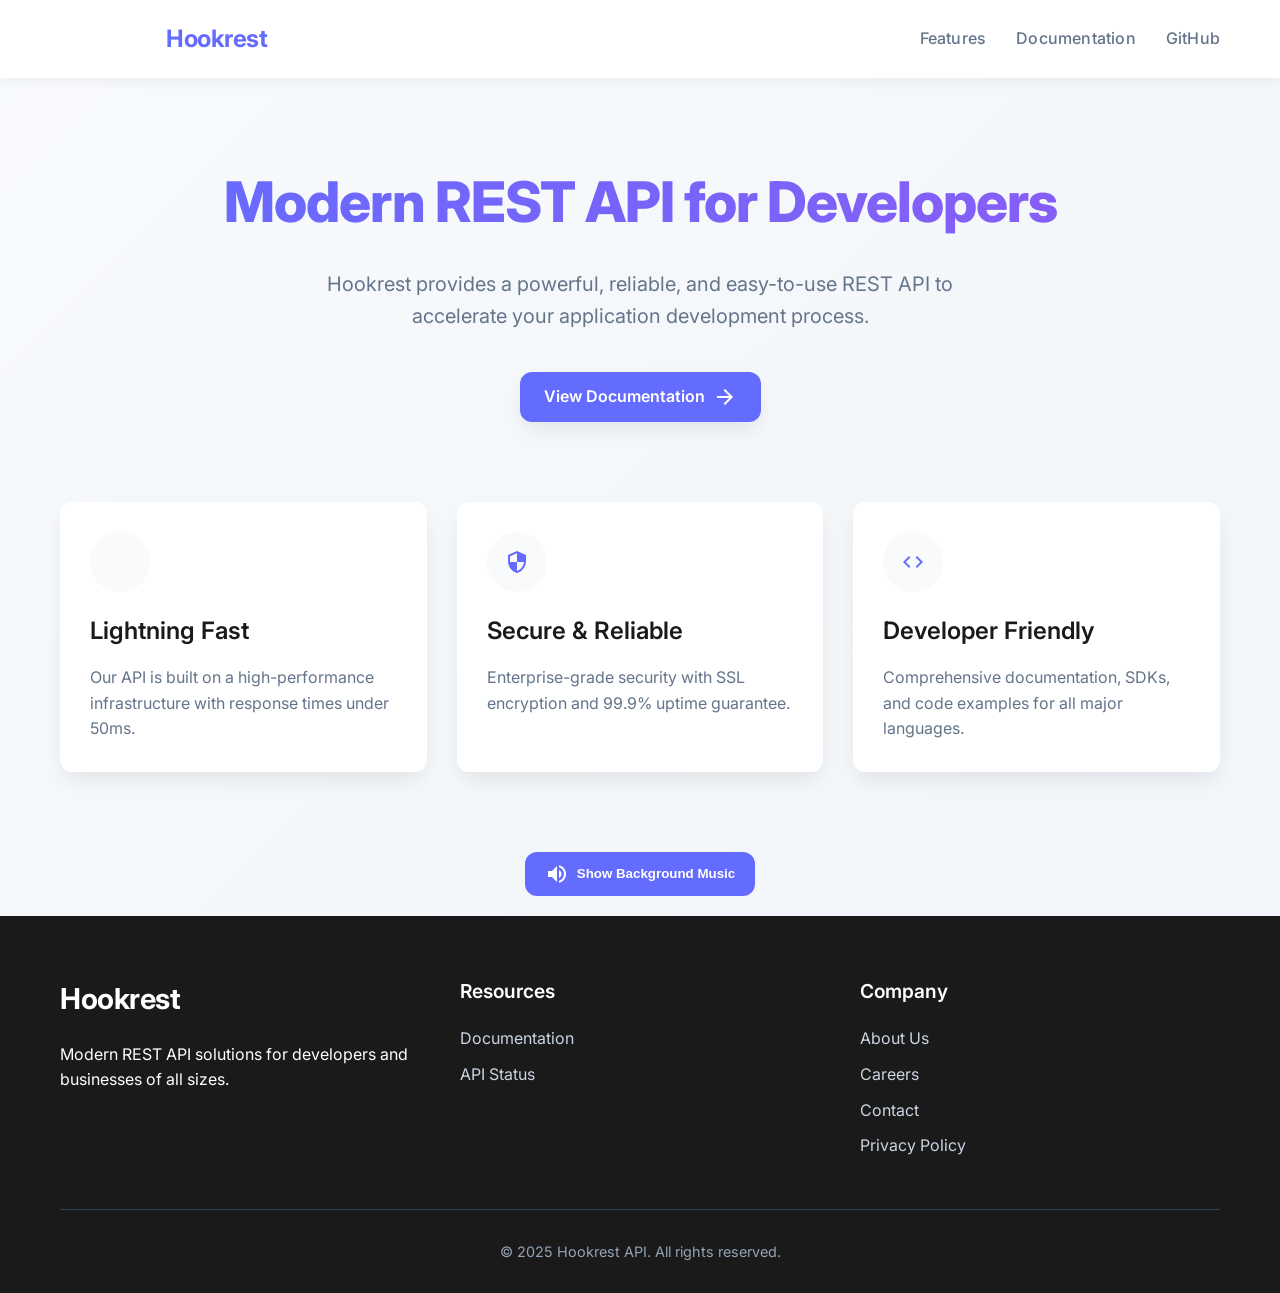
==== index.html @ 5594c19d "Update index.html" ====
<!DOCTYPE html>
<html lang="en">

<head>
  <meta charset="UTF-8">
  <meta name="viewport" content="width=device-width, initial-scale=1.0">
  <meta name="description" content="REST API praktis untuk pengembangan aplikasi dan BOT WA - Hookrest">
  <link id="api-icon" rel="icon" href="/image/icon.png" type="image/png">
  <title>Hookrest API</title>
  <!-- Font Inter dengan fallback yang lebih baik -->
  <link href="https://fonts.googleapis.com/css2?family=Inter:wght@300;400;500;600;700&display=swap" rel="stylesheet">
  <link href="https://fonts.googleapis.com/icon?family=Material+Icons" rel="stylesheet">
  <style>
    :root {
      --primary: #646cff;
      --primary-dark: #5652ff;
      --secondary: #8b5cf6;
      --dark: #1a1a1a;
      --light: #f8fafc;
      --gray: #64748b;
      --gray-light: #e2e8f0;
      --success: #10b981;
      --warning: #f59e0b;
      --danger: #ef4444;
      --radius: 12px;
      --shadow: 0 10px 25px -5px rgba(0, 0, 0, 0.1);
      --transition: all 0.3s ease;
    }

    * {
      margin: 0;
      padding: 0;
      box-sizing: border-box;
    }

    body {
      /* Menambahkan fallback font untuk optimasi */
      font-family: 'Inter', -apple-system, BlinkMacSystemFont, 'Segoe UI', Roboto, Oxygen, Ubuntu, Cantarell, 'Open Sans', 'Helvetica Neue', sans-serif;
      background: linear-gradient(135deg, #f8fafc 0%, #f1f5f9 100%);
      color: var(--dark);
      line-height: 1.6;
      min-height: 100vh;
      overflow-x: hidden;
      -webkit-font-smoothing: antialiased;
      -moz-osx-font-smoothing: grayscale;
    }

    .container {
      width: 100%;
      max-width: 1200px;
      margin: 0 auto;
      padding: 0 20px;
    }

    header {
      padding: 20px 0;
      position: sticky;
      top: 0;
      background: rgba(255, 255, 255, 0.95);
      backdrop-filter: blur(10px);
      z-index: 100;
      box-shadow: 0 4px 12px rgba(0, 0, 0, 0.05);
    }

    .nav-container {
      display: flex;
      justify-content: space-between;
      align-items: center;
    }

    .logo {
      display: flex;
      align-items: center;
      font-weight: 700;
      font-size: 1.5rem;
      color: var(--primary);
      text-decoration: none;
      letter-spacing: -0.5px;
    }

    .logo-icon {
      margin-right: 10px;
      font-size: 2rem;
    }

    .nav-links {
      display: flex;
      gap: 30px;
    }

    .nav-links a {
      color: var(--gray);
      text-decoration: none;
      font-weight: 500;
      transition: var(--transition);
      letter-spacing: 0.2px;
    }

    .nav-links a:hover {
      color: var(--primary);
    }

    .mobile-menu-btn {
      display: none;
      background: none;
      border: none;
      font-size: 1.5rem;
      cursor: pointer;
      color: var(--dark);
    }

    .hero {
      padding: 80px 0;
      text-align: center;
    }

    .hero h1 {
      font-size: 3.5rem;
      font-weight: 800;
      margin-bottom: 20px;
      background: linear-gradient(90deg, var(--primary) 0%, var(--secondary) 100%);
      -webkit-background-clip: text;
      -webkit-text-fill-color: transparent;
      background-clip: text;
      letter-spacing: -1px;
    }

    .hero p {
      font-size: 1.25rem;
      color: var(--gray);
      max-width: 700px;
      margin: 0 auto 40px;
      font-weight: 400;
    }

    .features {
      display: grid;
      grid-template-columns: repeat(auto-fit, minmax(300px, 1fr));
      gap: 30px;
      margin-bottom: 80px;
    }

    .feature-card {
      background: white;
      border-radius: var(--radius);
      padding: 30px;
      box-shadow: var(--shadow);
      transition: var(--transition);
    }

    .feature-card:hover {
      transform: translateY(-5px);
      box-shadow: 0 15px 30px -5px rgba(0, 0, 0, 0.15);
    }

    .feature-icon {
      width: 60px;
      height: 60px;
      background: var(--light);
      border-radius: 50%;
      display: flex;
      align-items: center;
      justify-content: center;
      margin-bottom: 20px;
      color: var(--primary);
      font-size: 1.5rem;
    }

    .feature-card h3 {
      font-size: 1.5rem;
      margin-bottom: 15px;
      font-weight: 600;
    }

    .feature-card p {
      color: var(--gray);
    }

    .cta {
      background: linear-gradient(135deg, var(--primary) 0%, var(--secondary) 100%);
      color: white;
      padding: 80px 0;
      text-align: center;
      border-radius: var(--radius);
      margin-bottom: 80px;
    }

    .cta h2 {
      font-size: 2.5rem;
      margin-bottom: 20px;
      font-weight: 700;
    }

    .cta p {
      max-width: 600px;
      margin: 0 auto 40px;
      font-size: 1.1rem;
      font-weight: 400;
    }

    .btn {
      display: inline-flex;
      align-items: center;
      justify-content: center;
      background: var(--primary);
      color: white;
      padding: 12px 24px;
      border-radius: var(--radius);
      text-decoration: none;
      font-weight: 600;
      transition: var(--transition);
      border: none;
      cursor: pointer;
      box-shadow: var(--shadow);
      font-size: 1rem;
    }

    .btn:hover {
      background: var(--primary-dark);
      transform: translateY(-2px);
      box-shadow: 0 12px 30px -5px rgba(100, 108, 255, 0.3);
    }

    .btn i {
      margin-left: 8px;
    }

    .btn-outline {
      background: transparent;
      border: 2px solid white;
      color: white;
    }

    .btn-outline:hover {
      background: white;
      color: var(--primary);
    }

    .api-info {
      margin-bottom: 80px;
    }

    .api-info h2 {
      text-align: center;
      font-size: 2.5rem;
      margin-bottom: 50px;
      font-weight: 700;
    }

    .endpoints {
      display: grid;
      grid-template-columns: repeat(auto-fit, minmax(300px, 1fr));
      gap: 30px;
    }

    .endpoint-card {
      background: white;
      border-radius: var(--radius);
      padding: 25px;
      box-shadow: var(--shadow);
    }

    .endpoint-method {
      display: inline-block;
      padding: 5px 12px;
      border-radius: 20px;
      font-size: 0.8rem;
      font-weight: 600;
      margin-bottom: 15px;
    }

    .method-get {
      background: #e9f5ff;
      color: #0066cc;
    }

    .method-post {
      background: #e6f7ee;
      color: #069a55;
    }

    .endpoint-url {
      font-family: 'Consolas', 'Monaco', 'Andale Mono', 'Ubuntu Mono', monospace;
      background: var(--light);
      padding: 10px;
      border-radius: 6px;
      margin-bottom: 15px;
      overflow-x: auto;
      font-size: 0.9rem;
    }

    .audio-player {
      background: white;
      border-radius: var(--radius);
      padding: 30px;
      box-shadow: var(--shadow);
      margin-bottom: 80px;
      transition: var(--transition);
      opacity: 1;
      max-height: 1000px;
      overflow: hidden;
    }

    .audio-player.hidden {
      opacity: 0;
      max-height: 0;
      padding: 0 30px;
      margin-bottom: 0;
      pointer-events: none;
    }

    .audio-toggle {
      display: flex;
      justify-content: center;
      margin-bottom: 20px;
    }

    .toggle-btn {
      background: var(--primary);
      color: white;
      border: none;
      padding: 10px 20px;
      border-radius: var(--radius);
      cursor: pointer;
      font-weight: 600;
      transition: var(--transition);
      display: flex;
      align-items: center;
      gap: 8px;
    }

    .toggle-btn:hover {
      background: var(--primary-dark);
    }

    .audio-player h2 {
      text-align: center;
      font-size: 2rem;
      margin-bottom: 30px;
      font-weight: 700;
    }

    .tracks {
      display: grid;
      grid-template-columns: repeat(auto-fit, minmax(250px, 1fr));
      gap: 20px;
    }

    .track {
      background: var(--light);
      border-radius: var(--radius);
      padding: 20px;
      text-align: center;
      transition: var(--transition);
    }

    .track:hover {
      background: #f1f5f9;
    }

    .track h3 {
      margin-bottom: 15px;
      font-weight: 600;
    }

    audio {
      width: 100%;
      margin-top: 15px;
      border-radius: 30px;
    }

    /* Custom audio player styling */
    audio::-webkit-media-controls-panel {
      background-color: #f8fafc;
      border-radius: 30px;
    }
    
    footer {
      background: var(--dark);
      color: white;
      padding: 60px 0 30px;
    }

    .footer-content {
      display: grid;
      grid-template-columns: repeat(auto-fit, minmax(250px, 1fr));
      gap: 40px;
      margin-bottom: 40px;
    }

    .footer-logo {
      font-size: 1.8rem;
      font-weight: 700;
      margin-bottom: 20px;
      display: block;
      letter-spacing: -0.5px;
    }

    .footer-links h4 {
      margin-bottom: 20px;
      font-size: 1.2rem;
      font-weight: 600;
    }

    .footer-links ul {
      list-style: none;
    }

    .footer-links li {
      margin-bottom: 10px;
    }

    .footer-links a {
      color: #cbd5e1;
      text-decoration: none;
      transition: var(--transition);
      font-weight: 400;
    }

    .footer-links a:hover {
      color: white;
    }

    .copyright {
      text-align: center;
      padding-top: 30px;
      border-top: 1px solid #334155;
      color: #94a3b8;
      font-size: 0.9rem;
    }

    @media (max-width: 768px) {
      .nav-links {
        display: none;
        position: absolute;
        top: 80px;
        left: 0;
        right: 0;
        background: white;
        flex-direction: column;
        padding: 20px;
        box-shadow: 0 10px 15px -3px rgba(0, 0, 0, 0.1);
      }
      
      .nav-links.active {
        display: flex;
      }
      
      .mobile-menu-btn {
        display: block;
      }
      
      .hero h1 {
        font-size: 2.5rem;
      }
      
      .hero p {
        font-size: 1.1rem;
      }
      
      .audio-player {
        padding: 20px;
      }
      
      .toggle-btn {
        padding: 8px 16px;
        font-size: 0.9rem;
      }
    }
  </style>
</head>

<body>
  <header>
    <div class="container nav-container">
      <a href="#" class="logo">
        <i class="material-icons logo-icon">api</i>
        Hookrest
      </a>
      <nav class="nav-links">
        <a href="#features">Features</a>
        <a href="/docs">Documentation</a>
        <a href="https://github.com/Wirdan1">GitHub</a>
      </nav>
      <button class="mobile-menu-btn">
        <i class="material-icons">menu</i>
      </button>
    </div>
  </header>

  <main class="container">
    <section class="hero">
      <h1>Modern REST API for Developers</h1>
      <p>Hookrest provides a powerful, reliable, and easy-to-use REST API to accelerate your application development process.</p>
      <a href="/docs" class="btn">
        View Documentation <i class="material-icons">arrow_forward</i>
      </a>
    </section>

    <section class="features" id="features">
      <div class="feature-card">
        <div class="feature-icon">
          <i class="material-icons">bolt</i>
        </div>
        <h3>Lightning Fast</h3>
        <p>Our API is built on a high-performance infrastructure with response times under 50ms.</p>
      </div>
      <div class="feature-card">
        <div class="feature-icon">
          <i class="material-icons">security</i>
        </div>
        <h3>Secure & Reliable</h3>
        <p>Enterprise-grade security with SSL encryption and 99.9% uptime guarantee.</p>
      </div>
      <div class="feature-card">
        <div class="feature-icon">
          <i class="material-icons">code</i>
        </div>
        <h3>Developer Friendly</h3>
        <p>Comprehensive documentation, SDKs, and code examples for all major languages.</p>
      </div>
    </section>

    <div class="audio-toggle">
      <button id="toggleAudio" class="toggle-btn">
        <i class="material-icons">volume_up</i>
        <span>Show Background Music</span>
      </button>
    </div>

    <section class="audio-player hidden" id="audioPlayer">
      <h2>Background Music</h2>
      <div class="tracks">
        <div class="track">
          <h3>Love nwantiti</h3>
          <audio controls>
            <source src="https://qu.ax/MMtYy.mp3" type="audio/mpeg">
            Your browser does not support the audio element.
          </audio>
        </div>
        <div class="track">
          <h3>Blue</h3>
          <audio controls>
            <source src="https://qu.ax/dhHBV.mp3" type="audio/mpeg">
            Your browser does not support the audio element.
          </audio>
        </div>
        <div class="track">
          <h3>Bonus</h3>
          <audio controls>
            <source src="https://qu.ax/BTStv.mp3" type="audio/mpeg">
            Your browser does not support the audio element.
          </audio>
        </div>
      </div>
    </section>
  </main>

  <footer>
    <div class="container">
      <div class="footer-content">
        <div>
          <span class="footer-logo">Hookrest</span>
          <p>Modern REST API solutions for developers and businesses of all sizes.</p>
        </div>
        <div class="footer-links">
          <h4>Resources</h4>
          <ul>
            <li><a href="/docs">Documentation</a></li>
            <li><a href="/status">API Status</a></li>
          </ul>
        </div>
        <div class="footer-links">
          <h4>Company</h4>
          <ul>
            <li><a href="/about">About Us</a></li>
            <li><a href="/careers">Careers</a></li>
            <li><a href="/contact">Contact</a></li>
            <li><a href="/privacy">Privacy Policy</a></li>
          </ul>
        </div>
      </div>
      <div class="copyright">
        <p>&copy; 2025 Hookrest API. All rights reserved.</p>
      </div>
    </div>
  </footer>

  <script>
    // Mobile menu toggle
    const menuBtn = document.querySelector('.mobile-menu-btn');
    const navLinks = document.querySelector('.nav-links');
    
    menuBtn.addEventListener('click', () => {
      navLinks.classList.toggle('active');
    });
    
    // Close menu when clicking outside
    document.addEventListener('click', (e) => {
      if (!e.target.closest('.nav-container')) {
        navLinks.classList.remove('active');
      }
    });
    
    // Smooth scrolling for anchor links
    document.querySelectorAll('a[href^="#"]').forEach(anchor => {
      anchor.addEventListener('click', function(e) {
        e.preventDefault();
        
        const targetId = this.getAttribute('href');
        if (targetId === '#') return;
        
        const targetElement = document.querySelector(targetId);
        if (targetElement) {
          window.scrollTo({
            top: targetElement.offsetTop - 80,
            behavior: 'smooth'
          });
          
          // Close mobile menu if open
          navLinks.classList.remove('active');
        }
      });
    });

    // Audio player toggle
    const toggleBtn = document.getElementById('toggleAudio');
    const audioPlayer = document.getElementById('audioPlayer');
    
    toggleBtn.addEventListener('click', () => {
      audioPlayer.classList.toggle('hidden');
      
      if (audioPlayer.classList.contains('hidden')) {
        toggleBtn.innerHTML = '<i class="material-icons">volume_up</i><span>Show Background Music</span>';
      } else {
        toggleBtn.innerHTML = '<i class="material-icons">volume_off</i><span>Hide Background Music</span>';
      }
    });
  </script>
</body>

</html>
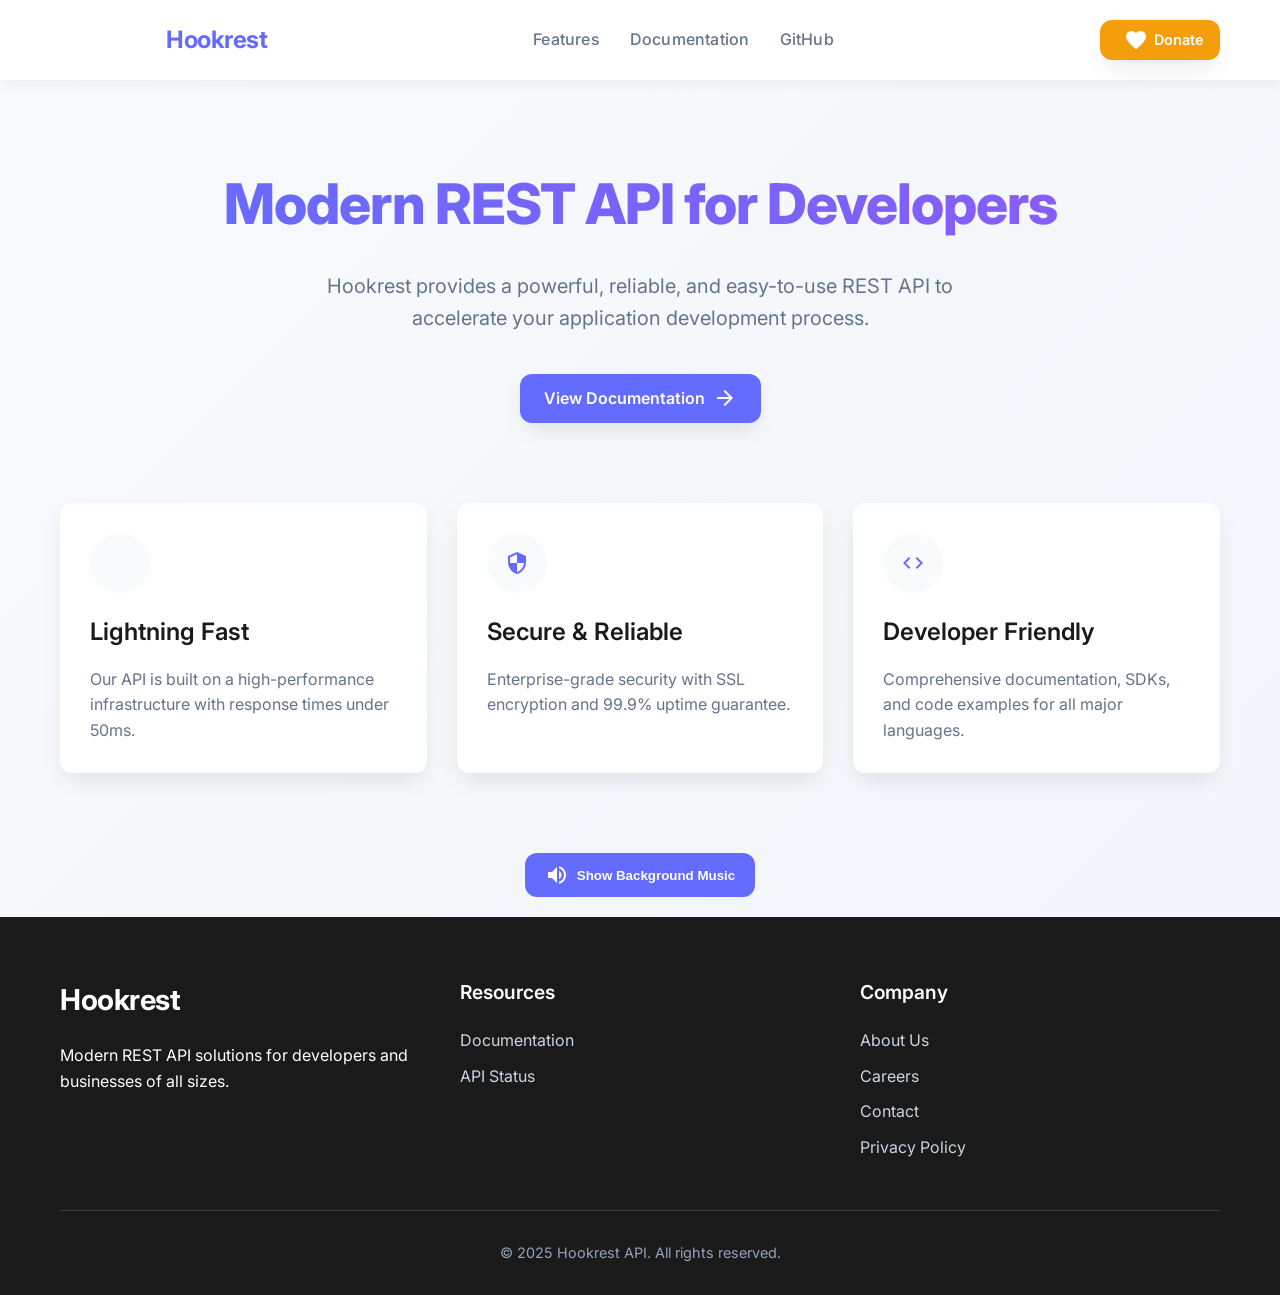
==== commit 56833ca2: "Update index.html" ====
--- a/index.html
+++ b/index.html
@@ -5,11 +5,11 @@
   <meta charset="UTF-8">
   <meta name="viewport" content="width=device-width, initial-scale=1.0">
   <meta name="description" content="REST API praktis untuk pengembangan aplikasi dan BOT WA - Hookrest">
-  <link id="api-icon" rel="icon" href="/image/icon.png" type="image/png">
+  <link rel="icon" href="data:image/svg+xml,%3Csvg xmlns='http://www.w3.org/2000/svg' viewBox='0 0 24 24'%3E%3Cpath fill='%23646cff' d='M12 2C6.48 2 2 6.48 2 12s4.48 10 10 10 10-4.48 10-10S17.52 2 12 2zm-1 15l-5-5 1.41-1.41L10 14.17l7.59-7.59L19 8l-8 8z'/%3E%3C/svg%3E" type="image/svg+xml">
   <title>Hookrest API</title>
   <!-- Font Inter dengan fallback yang lebih baik -->
   <link href="https://fonts.googleapis.com/css2?family=Inter:wght@300;400;500;600;700&display=swap" rel="stylesheet">
-  <link href="https://fonts.googleapis.com/icon?family=Material+Icons" rel="stylesheet">
+  <link href=" https://fonts.googleapis.com/icon?family=Material+Icons" rel="stylesheet">
   <style>
     :root {
       --primary: #646cff;
@@ -236,6 +236,27 @@
       color: var(--primary);
     }
 
+    /* Gaya untuk tombol donasi */
+    .btn-donate {
+      background: var(--warning); /* Warna kuning untuk menarik perhatian */
+      color: white;
+      padding: 8px 16px;
+      font-size: 0.9rem;
+      display: flex;
+      align-items: center;
+      gap: 6px;
+    }
+
+    .btn-donate:hover {
+      background: #d97706; /* Warna kuning yang lebih gelap saat hover */
+      transform: translateY(-2px);
+      box-shadow: 0 12px 30px -5px rgba(245, 158, 11, 0.3);
+    }
+
+    .mobile-donate {
+      display: none;
+    }
+
     .api-info {
       margin-bottom: 80px;
     }
@@ -429,6 +450,51 @@
       font-size: 0.9rem;
     }
 
+    /* Cursor Follower Styles */
+    .cursor-follower {
+      position: fixed;
+      width: 20px;
+      height: 20px;
+      border-radius: 50%;
+      background: rgba(100, 108, 255, 0.4);
+      pointer-events: none;
+      z-index: 9999;
+      transform: translate(-50%, -50%);
+      transition: width 0.2s, height 0.2s, background 0.2s, opacity 0.5s;
+      mix-blend-mode: screen;
+      display: none;
+      backdrop-filter: blur(2px);
+      border: 1px solid rgba(100, 108, 255, 0.6);
+      box-shadow: 0 0 10px rgba(100, 108, 255, 0.3);
+      opacity: 0;
+    }
+
+    .cursor-follower.active {
+      display: block;
+      opacity: 1;
+    }
+
+    .cursor-follower.dragging {
+      width: 25px;
+      height: 25px;
+      background: rgba(139, 92, 246, 0.5);
+      transform: translate(-50%, -50%) scale(1.1);
+      box-shadow: 0 0 15px rgba(139, 92, 246, 0.4);
+    }
+
+    /* Particle Styles */
+    .particle {
+      position: fixed;
+      pointer-events: none;
+      z-index: 9998;
+      border-radius: 50%;
+      background: radial-gradient(circle, var(--primary) 0%, transparent 70%);
+      opacity: 0.8;
+      transform: translate(-50%, -50%);
+      mix-blend-mode: screen;
+    }
+
+    /* Tambahkan gaya untuk mode mobile/touch */
     @media (max-width: 768px) {
       .nav-links {
         display: none;
@@ -466,11 +532,35 @@
         padding: 8px 16px;
         font-size: 0.9rem;
       }
+      
+      .cursor-follower {
+        width: 15px;
+        height: 15px;
+      }
+      
+      .cursor-follower.dragging {
+        width: 20px;
+        height: 20px;
+      }
+
+      .btn-donate {
+        display: none; /* Sembunyikan tombol donasi di header pada mode mobile */
+      }
+
+      .mobile-donate {
+        display: flex;
+        margin-top: 10px;
+        width: 100%;
+        justify-content: center;
+      }
     }
   </style>
 </head>
 
 <body>
+  <div class="cursor-follower"></div>
+  <div id="particles-container"></div>
+  
   <header>
     <div class="container nav-container">
       <a href="#" class="logo">
@@ -481,7 +571,15 @@
         <a href="#features">Features</a>
         <a href="/docs">Documentation</a>
         <a href="https://github.com/Wirdan1">GitHub</a>
+        <a href="https://saweria.co/hookrest" class="btn btn-donate mobile-donate" target="_blank" rel="noopener noreferrer">
+          <i class="material-icons">favorite</i>
+          Donate
+        </a>
       </nav>
+      <a href="YOUR_SAWERIA_LINK_HERE" class="btn btn-donate" target="_blank" rel="noopener noreferrer">
+        <i class="material-icons">favorite</i>
+        Donate
+      </a>
       <button class="mobile-menu-btn">
         <i class="material-icons">menu</i>
       </button>
@@ -567,7 +665,7 @@
           <h4>Resources</h4>
           <ul>
             <li><a href="/docs">Documentation</a></li>
-            <li><a href="/status">API Status</a></li>
+            <li><a href="/user/totalfitur?apikey=hookrest">API Status</a></li>
           </ul>
         </div>
         <div class="footer-links">
@@ -636,6 +734,204 @@
         toggleBtn.innerHTML = '<i class="material-icons">volume_off</i><span>Hide Background Music</span>';
       }
     });
+    
+    // Cursor Follower with Particles and Smooth Movement
+    const cursorFollower = document.querySelector('.cursor-follower');
+    const particlesContainer = document.getElementById('particles-container');
+    let isDragging = false;
+    let currentX = 0;
+    let currentY = 0;
+    let targetX = 0;
+    let targetY = 0;
+    let isCursorActive = false;
+    let inactiveTimer = null;
+    const particles = [];
+    const maxParticles = 50;
+    
+    // Easing function for smooth movement
+    function easeOutExpo(x) {
+      return x === 1 ? 1 : 1 - Math.pow(2, -10 * x);
+    }
+    
+    // Mouse movement with smooth following
+    document.addEventListener('mousemove', (e) => {
+      targetX = e.clientX;
+      targetY = e.clientY;
+      
+      activateCursor();
+      
+      // Create particle when dragging
+      if (isDragging) {
+        createParticle(e.clientX, e.clientY);
+      }
+    });
+    
+    // Mouse down (start dragging)
+    document.addEventListener('mousedown', (e) => {
+      isDragging = true;
+      cursorFollower.classList.add('dragging');
+      activateCursor();
+    });
+    
+    // Mouse up (stop dragging)
+    document.addEventListener('mouseup', (e) => {
+      isDragging = false;
+      cursorFollower.classList.remove('dragging');
+      resetInactiveTimer();
+    });
+    
+    // Touch events for mobile
+    document.addEventListener('touchstart', (e) => {
+      if (e.touches.length > 0) {
+        const touch = e.touches[0];
+        targetX = touch.clientX;
+        targetY = touch.clientY;
+        isDragging = true;
+        cursorFollower.classList.add('dragging');
+        activateCursor();
+        
+        // Create particle on touch
+        createParticle(touch.clientX, touch.clientY);
+      }
+    });
+    
+    document.addEventListener('touchmove', (e) => {
+      if (e.touches.length > 0 && isDragging) {
+        const touch = e.touches[0];
+        targetX = touch.clientX;
+        targetY = touch.clientY;
+        
+        // Create particle while dragging
+        createParticle(touch.clientX, touch.clientY);
+      }
+    });
+    
+    document.addEventListener('touchend', (e) => {
+      isDragging = false;
+      cursorFollower.classList.remove('dragging');
+      resetInactiveTimer();
+    });
+    
+    // Show cursor follower on first interaction
+    function activateCursor() {
+      if (!isCursorActive) {
+        cursorFollower.classList.add('active');
+        isCursorActive = true;
+      }
+      
+      // Reset the timer for hiding cursor
+      resetInactiveTimer();
+    }
+    
+    function resetInactiveTimer() {
+      if (inactiveTimer) {
+        clearTimeout(inactiveTimer);
+      }
+      
+      inactiveTimer = setTimeout(() => {
+        cursorFollower.classList.remove('active');
+        isCursorActive = false;
+      }, 2000); // Hide after 2 seconds of inactivity
+    }
+    
+    // Create particle effect
+    function createParticle(x, y) {
+      // Limit the number of particles for performance
+      if (particles.length > maxParticles) {
+        const oldParticle = particles.shift();
+        if (oldParticle && oldParticle.parentNode) {
+          oldParticle.parentNode.removeChild(oldParticle);
+        }
+      }
+      
+      const particle = document.createElement('div');
+      particle.className = 'particle';
+      
+      // Random size between 3px and 8px
+      const size = Math.random() * 5 + 3;
+      particle.style.width = `${size}px`;
+      particle.style.height = `${size}px`;
+      
+      // Position
+      particle.style.left = `${x}px`;
+      particle.style.top = `${y}px`;
+      
+      // Random color (variations of primary and secondary)
+      const hue = Math.random() * 60 + 240; // Blue to purple range
+      particle.style.background = `radial-gradient(circle, hsla(${hue}, 80%, 60%, 0.8) 0%, transparent 70%)`;
+      
+      // Add to DOM
+      particlesContainer.appendChild(particle);
+      particles.push(particle);
+      
+      // Animation
+      const duration = Math.random() * 1000 + 500; // 0.5s to 1.5s
+      const angle = Math.random() * Math.PI * 2;
+      const distance = Math.random() * 50 + 20;
+      const xDest = x + Math.cos(angle) * distance;
+      const yDest = y + Math.sin(angle) * distance;
+      
+      // Animate the particle
+      let startTime = null;
+      function animateParticle(timestamp) {
+        if (!startTime) startTime = timestamp;
+        const progress = (timestamp - startTime) / duration;
+        
+        if (progress < 1) {
+          particle.style.left = `${x + (xDest - x) * progress}px`;
+          particle.style.top = `${y + (yDest - y) * progress}px`;
+          particle.style.opacity = 1 - progress;
+          particle.style.transform = `translate(-50%, -50%) scale(${1 + progress})`;
+          
+          requestAnimationFrame(animateParticle);
+        } else {
+          // Remove particle when animation completes
+          if (particle.parentNode) {
+            particle.parentNode.removeChild(particle);
+          }
+          const index = particles.indexOf(particle);
+          if (index > -1) {
+            particles.splice(index, 1);
+          }
+        }
+      }
+      
+      requestAnimationFrame(animateParticle);
+    }
+    
+    // Smooth animation loop for cursor
+    function smoothCursorAnimation() {
+      // Calculate distance to target
+      const dx = targetX - currentX;
+      const dy = targetY - currentY;
+      const distance = Math.sqrt(dx * dx + dy * dy);
+      
+      // If we're close enough, snap to target
+      if (distance < 0.5) {
+        currentX = targetX;
+        currentY = targetY;
+      } else {
+        // Use easing for smooth movement
+        // Higher speed when dragging, slower when just moving
+        const baseSpeed = isDragging ? 0.25 : 0.15;
+        const speed = Math.min(baseSpeed + distance * 0.001, 0.5);
+        currentX += dx * speed;
+        currentY += dy * speed;
+      }
+      
+      // Update cursor position
+      cursorFollower.style.transform = `translate(-50%, -50%) translate(${currentX}px, ${currentY}px)`;
+      
+      // Continue animation
+      requestAnimationFrame(smoothCursorAnimation);
+    }
+    
+    // Start the smooth animation loop
+    requestAnimationFrame(smoothCursorAnimation);
+    
+    // Initialize event listeners for cursor activation
+    document.addEventListener('mousemove', activateCursor, { once: true });
+    document.addEventListener('touchstart', activateCursor, { once: true });
   </script>
 </body>
 
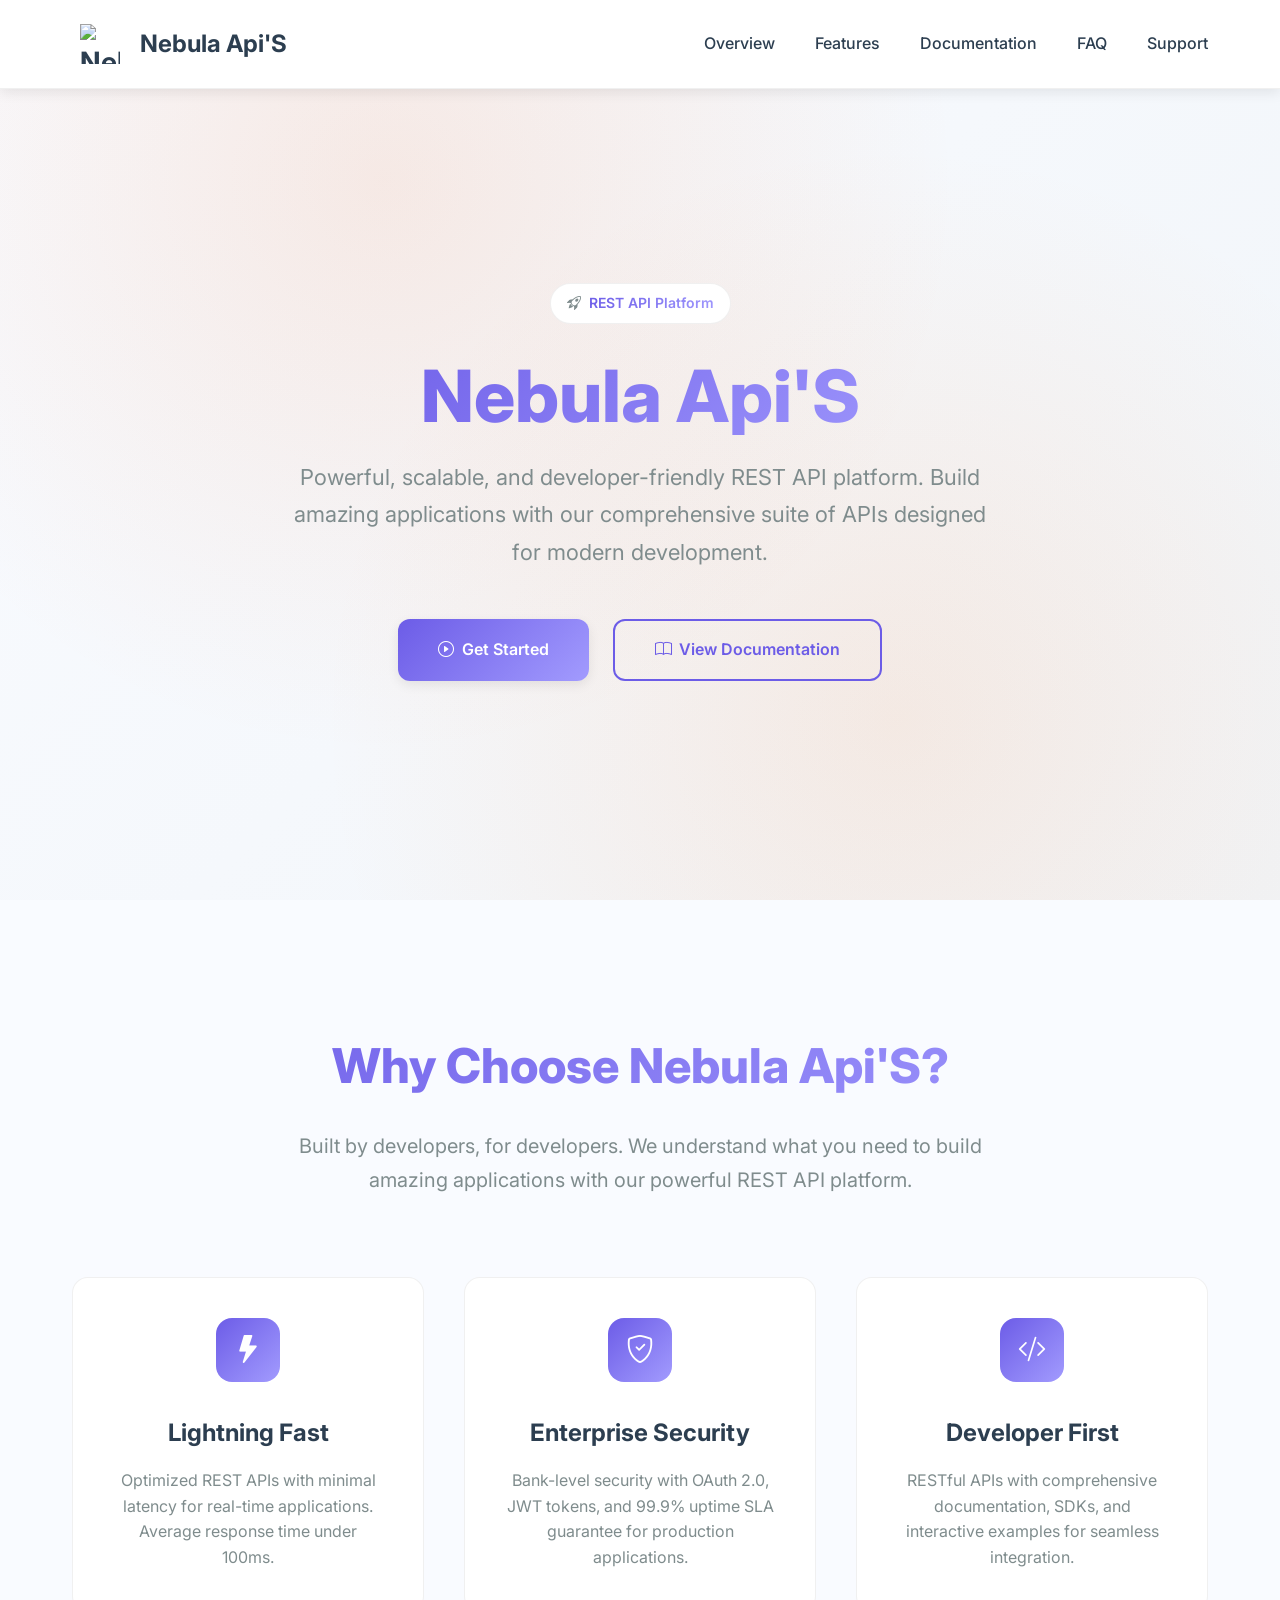
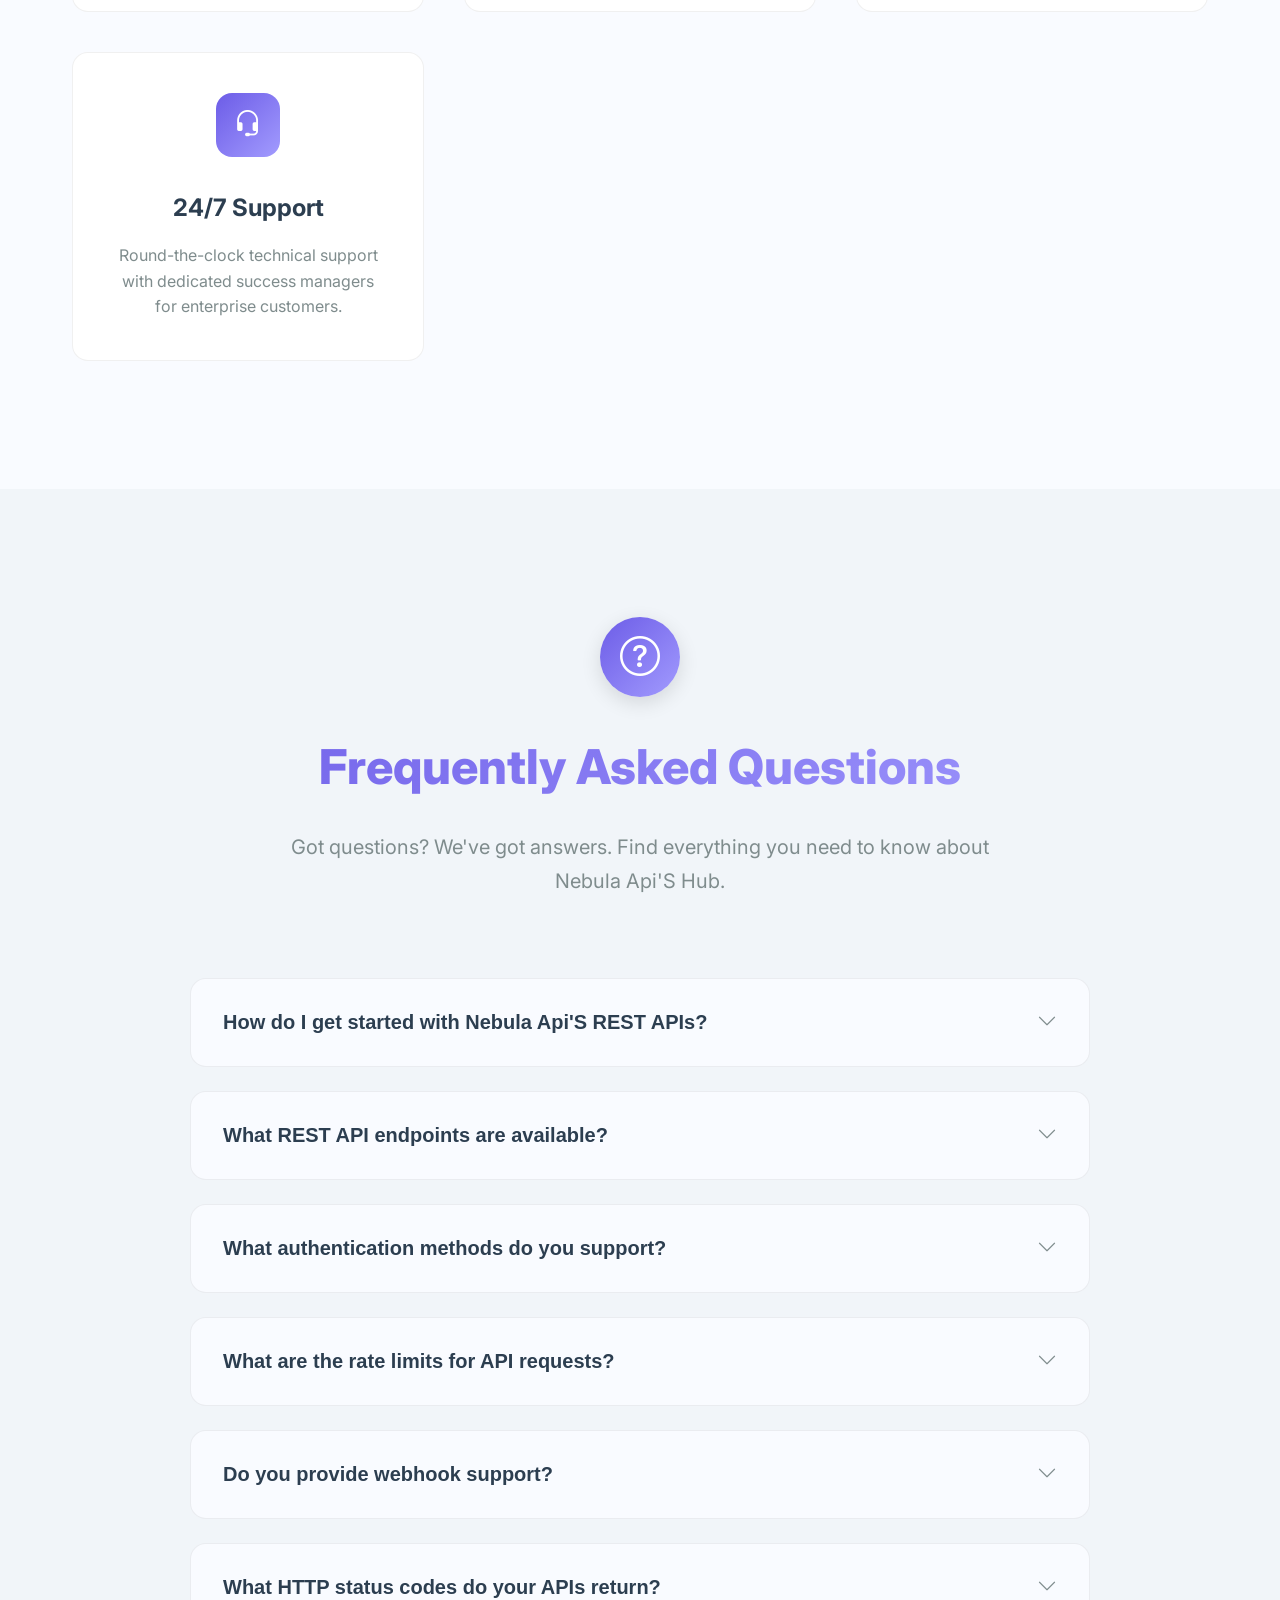
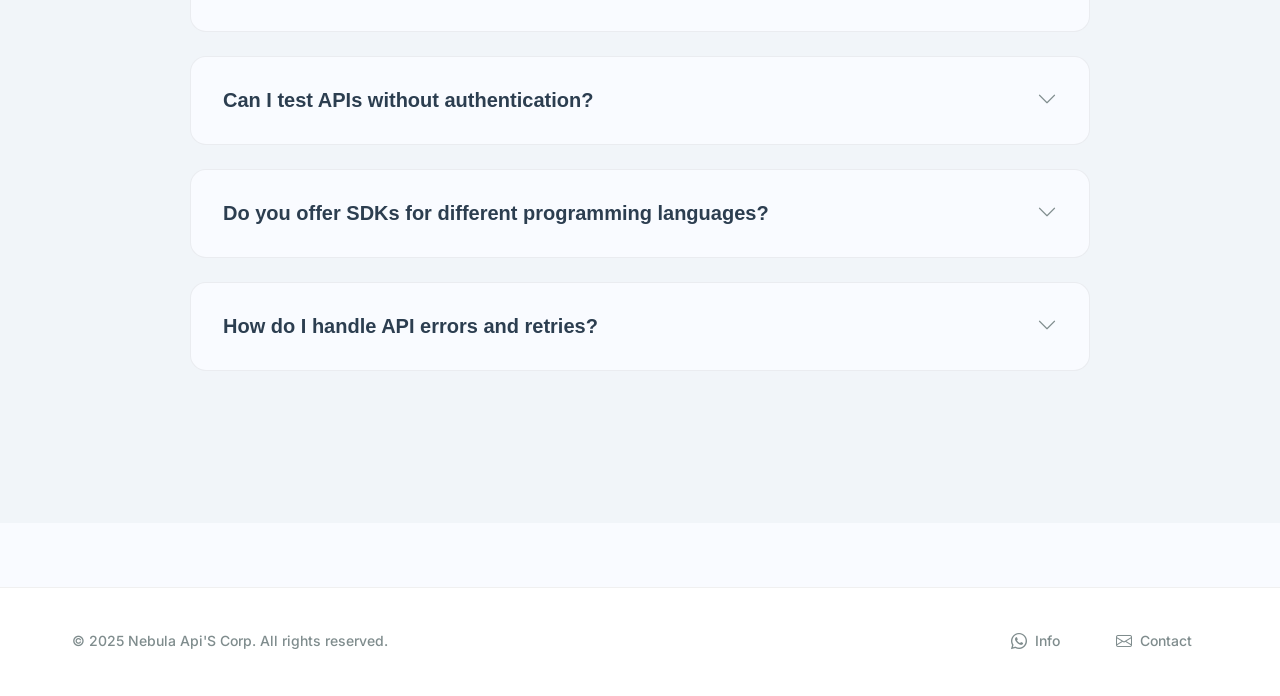
==== commit 521e476a: "Update index.html" ====
--- a/index.html
+++ b/index.html
@@ -1,938 +1,1465 @@
 <!DOCTYPE html>
 <html lang="en">
-
 <head>
-  <meta charset="UTF-8">
-  <meta name="viewport" content="width=device-width, initial-scale=1.0">
-  <meta name="description" content="REST API praktis untuk pengembangan aplikasi dan BOT WA - Hookrest">
-  <link rel="icon" href="data:image/svg+xml,%3Csvg xmlns='http://www.w3.org/2000/svg' viewBox='0 0 24 24'%3E%3Cpath fill='%23646cff' d='M12 2C6.48 2 2 6.48 2 12s4.48 10 10 10 10-4.48 10-10S17.52 2 12 2zm-1 15l-5-5 1.41-1.41L10 14.17l7.59-7.59L19 8l-8 8z'/%3E%3C/svg%3E" type="image/svg+xml">
-  <title>Hookrest API</title>
-  <!-- Font Inter dengan fallback yang lebih baik -->
-  <link href="https://fonts.googleapis.com/css2?family=Inter:wght@300;400;500;600;700&display=swap" rel="stylesheet">
-  <link href=" https://fonts.googleapis.com/icon?family=Material+Icons" rel="stylesheet">
-  <style>
-    :root {
-      --primary: #646cff;
-      --primary-dark: #5652ff;
-      --secondary: #8b5cf6;
-      --dark: #1a1a1a;
-      --light: #f8fafc;
-      --gray: #64748b;
-      --gray-light: #e2e8f0;
-      --success: #10b981;
-      --warning: #f59e0b;
-      --danger: #ef4444;
-      --radius: 12px;
-      --shadow: 0 10px 25px -5px rgba(0, 0, 0, 0.1);
-      --transition: all 0.3s ease;
-    }
-
-    * {
-      margin: 0;
-      padding: 0;
-      box-sizing: border-box;
-    }
-
-    body {
-      /* Menambahkan fallback font untuk optimasi */
-      font-family: 'Inter', -apple-system, BlinkMacSystemFont, 'Segoe UI', Roboto, Oxygen, Ubuntu, Cantarell, 'Open Sans', 'Helvetica Neue', sans-serif;
-      background: linear-gradient(135deg, #f8fafc 0%, #f1f5f9 100%);
-      color: var(--dark);
-      line-height: 1.6;
-      min-height: 100vh;
-      overflow-x: hidden;
-      -webkit-font-smoothing: antialiased;
-      -moz-osx-font-smoothing: grayscale;
-    }
-
-    .container {
-      width: 100%;
-      max-width: 1200px;
-      margin: 0 auto;
-      padding: 0 20px;
-    }
-
-    header {
-      padding: 20px 0;
-      position: sticky;
-      top: 0;
-      background: rgba(255, 255, 255, 0.95);
-      backdrop-filter: blur(10px);
-      z-index: 100;
-      box-shadow: 0 4px 12px rgba(0, 0, 0, 0.05);
-    }
-
-    .nav-container {
-      display: flex;
-      justify-content: space-between;
-      align-items: center;
-    }
-
-    .logo {
-      display: flex;
-      align-items: center;
-      font-weight: 700;
-      font-size: 1.5rem;
-      color: var(--primary);
-      text-decoration: none;
-      letter-spacing: -0.5px;
-    }
-
-    .logo-icon {
-      margin-right: 10px;
-      font-size: 2rem;
-    }
-
-    .nav-links {
-      display: flex;
-      gap: 30px;
-    }
-
-    .nav-links a {
-      color: var(--gray);
-      text-decoration: none;
-      font-weight: 500;
-      transition: var(--transition);
-      letter-spacing: 0.2px;
-    }
-
-    .nav-links a:hover {
-      color: var(--primary);
-    }
-
-    .mobile-menu-btn {
-      display: none;
-      background: none;
-      border: none;
-      font-size: 1.5rem;
-      cursor: pointer;
-      color: var(--dark);
-    }
-
-    .hero {
-      padding: 80px 0;
-      text-align: center;
-    }
-
-    .hero h1 {
-      font-size: 3.5rem;
-      font-weight: 800;
-      margin-bottom: 20px;
-      background: linear-gradient(90deg, var(--primary) 0%, var(--secondary) 100%);
-      -webkit-background-clip: text;
-      -webkit-text-fill-color: transparent;
-      background-clip: text;
-      letter-spacing: -1px;
-    }
-
-    .hero p {
-      font-size: 1.25rem;
-      color: var(--gray);
-      max-width: 700px;
-      margin: 0 auto 40px;
-      font-weight: 400;
-    }
-
-    .features {
-      display: grid;
-      grid-template-columns: repeat(auto-fit, minmax(300px, 1fr));
-      gap: 30px;
-      margin-bottom: 80px;
-    }
-
-    .feature-card {
-      background: white;
-      border-radius: var(--radius);
-      padding: 30px;
-      box-shadow: var(--shadow);
-      transition: var(--transition);
-    }
-
-    .feature-card:hover {
-      transform: translateY(-5px);
-      box-shadow: 0 15px 30px -5px rgba(0, 0, 0, 0.15);
-    }
-
-    .feature-icon {
-      width: 60px;
-      height: 60px;
-      background: var(--light);
-      border-radius: 50%;
-      display: flex;
-      align-items: center;
-      justify-content: center;
-      margin-bottom: 20px;
-      color: var(--primary);
-      font-size: 1.5rem;
-    }
-
-    .feature-card h3 {
-      font-size: 1.5rem;
-      margin-bottom: 15px;
-      font-weight: 600;
-    }
-
-    .feature-card p {
-      color: var(--gray);
-    }
-
-    .cta {
-      background: linear-gradient(135deg, var(--primary) 0%, var(--secondary) 100%);
-      color: white;
-      padding: 80px 0;
-      text-align: center;
-      border-radius: var(--radius);
-      margin-bottom: 80px;
-    }
-
-    .cta h2 {
-      font-size: 2.5rem;
-      margin-bottom: 20px;
-      font-weight: 700;
-    }
-
-    .cta p {
-      max-width: 600px;
-      margin: 0 auto 40px;
-      font-size: 1.1rem;
-      font-weight: 400;
-    }
-
-    .btn {
-      display: inline-flex;
-      align-items: center;
-      justify-content: center;
-      background: var(--primary);
-      color: white;
-      padding: 12px 24px;
-      border-radius: var(--radius);
-      text-decoration: none;
-      font-weight: 600;
-      transition: var(--transition);
-      border: none;
-      cursor: pointer;
-      box-shadow: var(--shadow);
-      font-size: 1rem;
-    }
-
-    .btn:hover {
-      background: var(--primary-dark);
-      transform: translateY(-2px);
-      box-shadow: 0 12px 30px -5px rgba(100, 108, 255, 0.3);
-    }
-
-    .btn i {
-      margin-left: 8px;
-    }
-
-    .btn-outline {
-      background: transparent;
-      border: 2px solid white;
-      color: white;
-    }
-
-    .btn-outline:hover {
-      background: white;
-      color: var(--primary);
-    }
-
-    /* Gaya untuk tombol donasi */
-    .btn-donate {
-      background: var(--warning); /* Warna kuning untuk menarik perhatian */
-      color: white;
-      padding: 8px 16px;
-      font-size: 0.9rem;
-      display: flex;
-      align-items: center;
-      gap: 6px;
-    }
-
-    .btn-donate:hover {
-      background: #d97706; /* Warna kuning yang lebih gelap saat hover */
-      transform: translateY(-2px);
-      box-shadow: 0 12px 30px -5px rgba(245, 158, 11, 0.3);
-    }
-
-    .mobile-donate {
-      display: none;
-    }
-
-    .api-info {
-      margin-bottom: 80px;
-    }
-
-    .api-info h2 {
-      text-align: center;
-      font-size: 2.5rem;
-      margin-bottom: 50px;
-      font-weight: 700;
-    }
-
-    .endpoints {
-      display: grid;
-      grid-template-columns: repeat(auto-fit, minmax(300px, 1fr));
-      gap: 30px;
-    }
-
-    .endpoint-card {
-      background: white;
-      border-radius: var(--radius);
-      padding: 25px;
-      box-shadow: var(--shadow);
-    }
-
-    .endpoint-method {
-      display: inline-block;
-      padding: 5px 12px;
-      border-radius: 20px;
-      font-size: 0.8rem;
-      font-weight: 600;
-      margin-bottom: 15px;
-    }
-
-    .method-get {
-      background: #e9f5ff;
-      color: #0066cc;
-    }
-
-    .method-post {
-      background: #e6f7ee;
-      color: #069a55;
-    }
-
-    .endpoint-url {
-      font-family: 'Consolas', 'Monaco', 'Andale Mono', 'Ubuntu Mono', monospace;
-      background: var(--light);
-      padding: 10px;
-      border-radius: 6px;
-      margin-bottom: 15px;
-      overflow-x: auto;
-      font-size: 0.9rem;
-    }
-
-    .audio-player {
-      background: white;
-      border-radius: var(--radius);
-      padding: 30px;
-      box-shadow: var(--shadow);
-      margin-bottom: 80px;
-      transition: var(--transition);
-      opacity: 1;
-      max-height: 1000px;
-      overflow: hidden;
-    }
-
-    .audio-player.hidden {
-      opacity: 0;
-      max-height: 0;
-      padding: 0 30px;
-      margin-bottom: 0;
-      pointer-events: none;
-    }
-
-    .audio-toggle {
-      display: flex;
-      justify-content: center;
-      margin-bottom: 20px;
-    }
-
-    .toggle-btn {
-      background: var(--primary);
-      color: white;
-      border: none;
-      padding: 10px 20px;
-      border-radius: var(--radius);
-      cursor: pointer;
-      font-weight: 600;
-      transition: var(--transition);
-      display: flex;
-      align-items: center;
-      gap: 8px;
-    }
-
-    .toggle-btn:hover {
-      background: var(--primary-dark);
-    }
-
-    .audio-player h2 {
-      text-align: center;
-      font-size: 2rem;
-      margin-bottom: 30px;
-      font-weight: 700;
-    }
-
-    .tracks {
-      display: grid;
-      grid-template-columns: repeat(auto-fit, minmax(250px, 1fr));
-      gap: 20px;
-    }
-
-    .track {
-      background: var(--light);
-      border-radius: var(--radius);
-      padding: 20px;
-      text-align: center;
-      transition: var(--transition);
-    }
-
-    .track:hover {
-      background: #f1f5f9;
-    }
-
-    .track h3 {
-      margin-bottom: 15px;
-      font-weight: 600;
-    }
-
-    audio {
-      width: 100%;
-      margin-top: 15px;
-      border-radius: 30px;
-    }
-
-    /* Custom audio player styling */
-    audio::-webkit-media-controls-panel {
-      background-color: #f8fafc;
-      border-radius: 30px;
-    }
-    
-    footer {
-      background: var(--dark);
-      color: white;
-      padding: 60px 0 30px;
-    }
-
-    .footer-content {
-      display: grid;
-      grid-template-columns: repeat(auto-fit, minmax(250px, 1fr));
-      gap: 40px;
-      margin-bottom: 40px;
-    }
-
-    .footer-logo {
-      font-size: 1.8rem;
-      font-weight: 700;
-      margin-bottom: 20px;
-      display: block;
-      letter-spacing: -0.5px;
-    }
-
-    .footer-links h4 {
-      margin-bottom: 20px;
-      font-size: 1.2rem;
-      font-weight: 600;
-    }
-
-    .footer-links ul {
-      list-style: none;
-    }
-
-    .footer-links li {
-      margin-bottom: 10px;
-    }
-
-    .footer-links a {
-      color: #cbd5e1;
-      text-decoration: none;
-      transition: var(--transition);
-      font-weight: 400;
-    }
-
-    .footer-links a:hover {
-      color: white;
-    }
-
-    .copyright {
-      text-align: center;
-      padding-top: 30px;
-      border-top: 1px solid #334155;
-      color: #94a3b8;
-      font-size: 0.9rem;
-    }
-
-    /* Cursor Follower Styles */
-    .cursor-follower {
-      position: fixed;
-      width: 20px;
-      height: 20px;
-      border-radius: 50%;
-      background: rgba(100, 108, 255, 0.4);
-      pointer-events: none;
-      z-index: 9999;
-      transform: translate(-50%, -50%);
-      transition: width 0.2s, height 0.2s, background 0.2s, opacity 0.5s;
-      mix-blend-mode: screen;
-      display: none;
-      backdrop-filter: blur(2px);
-      border: 1px solid rgba(100, 108, 255, 0.6);
-      box-shadow: 0 0 10px rgba(100, 108, 255, 0.3);
-      opacity: 0;
-    }
-
-    .cursor-follower.active {
-      display: block;
-      opacity: 1;
-    }
-
-    .cursor-follower.dragging {
-      width: 25px;
-      height: 25px;
-      background: rgba(139, 92, 246, 0.5);
-      transform: translate(-50%, -50%) scale(1.1);
-      box-shadow: 0 0 15px rgba(139, 92, 246, 0.4);
-    }
-
-    /* Particle Styles */
-    .particle {
-      position: fixed;
-      pointer-events: none;
-      z-index: 9998;
-      border-radius: 50%;
-      background: radial-gradient(circle, var(--primary) 0%, transparent 70%);
-      opacity: 0.8;
-      transform: translate(-50%, -50%);
-      mix-blend-mode: screen;
-    }
-
-    /* Tambahkan gaya untuk mode mobile/touch */
-    @media (max-width: 768px) {
-      .nav-links {
-        display: none;
-        position: absolute;
-        top: 80px;
-        left: 0;
-        right: 0;
-        background: white;
-        flex-direction: column;
-        padding: 20px;
-        box-shadow: 0 10px 15px -3px rgba(0, 0, 0, 0.1);
-      }
-      
-      .nav-links.active {
-        display: flex;
-      }
-      
-      .mobile-menu-btn {
-        display: block;
-      }
-      
-      .hero h1 {
-        font-size: 2.5rem;
-      }
-      
-      .hero p {
-        font-size: 1.1rem;
-      }
-      
-      .audio-player {
-        padding: 20px;
-      }
-      
-      .toggle-btn {
-        padding: 8px 16px;
-        font-size: 0.9rem;
-      }
-      
-      .cursor-follower {
-        width: 15px;
-        height: 15px;
-      }
-      
-      .cursor-follower.dragging {
-        width: 20px;
-        height: 20px;
-      }
-
-      .btn-donate {
-        display: none; /* Sembunyikan tombol donasi di header pada mode mobile */
-      }
-
-      .mobile-donate {
-        display: flex;
-        margin-top: 10px;
-        width: 100%;
-        justify-content: center;
-      }
-    }
-  </style>
+    <meta charset="UTF-8">
+    <meta name="viewport" content="width=device-width, initial-scale=1.0">
+    <title>Nebula Api'S - REST API Documentation</title>
+    <link rel="icon" href="/src/images/icon.png" type="image/png">
+    <link rel="apple-touch-icon" href="/src/images/icon.png">
+    <link rel="shortcut icon" href="/src/images/icon.png">
+    <link href="https://fonts.googleapis.com/css2?family=Inter:wght@300;400;500;600;700;800&display=swap" rel="stylesheet">
+    <link href="https://cdn.jsdelivr.net/npm/bootstrap-icons@1.11.0/font/bootstrap-icons.css" rel="stylesheet">
+    <style>
+        :root {
+            --background: #f9fbff;
+            --foreground: #2c3e50;
+            --card: #ffffff;
+            --card-foreground: #2c3e50;
+            --primary: #6c5ce7;
+            --primary-foreground: #ffffff;
+            --secondary: #a29bfe;
+            --accent: #00cec9;
+            --muted: #f1f5f9;
+            --muted-foreground: #7f8c8d;
+            --border: rgba(0, 0, 0, 0.06);
+            --radius: 0.75rem;
+            --shadow: 0 4px 12px rgba(0, 0, 0, 0.08);
+            --shadow-lg: 0 6px 20px rgba(0, 0, 0, 0.12);
+            --gradient-primary: linear-gradient(135deg, #6c5ce7 0%, #a29bfe 100%);
+            --gradient-secondary: linear-gradient(135deg, #a29bfe 0%, #00cec9 100%);
+        }
+
+
+
+        * {
+            margin: 0;
+            padding: 0;
+            box-sizing: border-box;
+        }
+
+        body {
+            font-family: 'Inter', -apple-system, BlinkMacSystemFont, sans-serif;
+            background: var(--background);
+            color: var(--foreground);
+            line-height: 1.6;
+            overflow-x: hidden;
+            transition: all 0.3s ease;
+        }
+
+        .container {
+            max-width: 1200px;
+            margin: 0 auto;
+            padding: 0 2rem;
+        }
+
+        /* Navigation */
+        .nav {
+            position: fixed;
+            top: 0;
+            left: 0;
+            right: 0;
+            background: rgba(255, 255, 255, 0.98);
+            backdrop-filter: blur(20px);
+            border-bottom: 1px solid var(--border);
+            z-index: 1000;
+            transition: all 0.3s ease;
+            box-shadow: var(--shadow);
+        }
+
+
+        .nav-container {
+            display: flex;
+            justify-content: space-between;
+            align-items: center;
+            padding: 1rem 2rem;
+            max-width: 1200px;
+            margin: 0 auto;
+        }
+
+        @media (max-width: 768px) {
+            .nav-container {
+                padding: 0.75rem 1rem;
+                gap: 1rem;
+            }
+        }
+
+        @media (max-width: 480px) {
+            .nav-container {
+                padding: 0.5rem 0.75rem;
+                gap: 0.75rem;
+            }
+        }
+
+        .logo {
+            font-size: 1.5rem;
+            font-weight: 700;
+            color: var(--foreground);
+            text-decoration: none;
+            display: flex;
+            align-items: center;
+            gap: 0.75rem;
+            transition: all 0.3s ease;
+        }
+
+        .logo:hover {
+            transform: scale(1.05);
+        }
+
+        .logo-icon {
+            width: 3.5rem;
+            height: 3.5rem;
+            background: transparent;
+            border-radius: 0.75rem;
+            display: flex;
+            align-items: center;
+            justify-content: center;
+            color: var(--foreground);
+            font-size: 1.75rem;
+            transition: all 0.3s ease;
+            position: relative;
+            overflow: hidden;
+        }
+
+        .logo-icon::before {
+            content: '';
+            position: absolute;
+            top: 0;
+            left: -100%;
+            width: 100%;
+            height: 100%;
+            background: linear-gradient(90deg, transparent, rgba(255,255,255,0.3), transparent);
+            transition: left 0.5s ease;
+        }
+
+        .logo:hover .logo-icon::before {
+            left: 100%;
+        }
+
+        .logo-icon img {
+            width: 2.5rem;
+            height: 2.5rem;
+            object-fit: contain;
+        }
+
+        .nav-links {
+            display: flex;
+            gap: 2.5rem;
+            list-style: none;
+            align-items: center;
+        }
+
+        @media (max-width: 768px) {
+            .nav-links {
+                display: none;
+                position: fixed;
+                top: 70px;
+                left: 1rem;
+                right: 1rem;
+                background: var(--background);
+                border: 1px solid var(--border);
+                border-radius: 1rem;
+                flex-direction: column;
+                padding: 1.5rem;
+                gap: 0.5rem;
+                box-shadow: var(--shadow-lg);
+                z-index: 999;
+                max-width: calc(100vw - 2rem);
+            }
+
+            .nav-links.mobile-active {
+                display: flex;
+            }
+        }
+
+        .nav-links a {
+            text-decoration: none;
+            color: var(--foreground);
+            font-weight: 500;
+            transition: all 0.3s ease;
+            position: relative;
+            padding: 0.5rem 0;
+        }
+
+        @media (max-width: 768px) {
+            .nav-links a {
+                padding: 1rem;
+                width: 100%;
+                text-align: center;
+                border-radius: 0.5rem;
+                min-height: 44px;
+                display: flex;
+                align-items: center;
+                justify-content: center;
+                touch-action: manipulation;
+                -webkit-tap-highlight-color: transparent;
+            }
+
+            .nav-links a:hover {
+                background: var(--muted);
+            }
+
+            .nav-links a:active {
+                background: var(--muted);
+                transform: scale(0.98);
+            }
+        }
+
+        .nav-links a:hover {
+            color: var(--primary);
+            transform: translateY(-1px);
+        }
+
+        .nav-links a::after {
+            content: '';
+            position: absolute;
+            bottom: 0;
+            left: 0;
+            width: 0;
+            height: 2px;
+            background: var(--gradient-primary);
+            transition: width 0.3s ease;
+        }
+
+        .nav-links a:hover::after {
+            width: 100%;
+        }
+
+
+        .mobile-menu {
+            display: none;
+            background: none;
+            border: none;
+            font-size: 1.5rem;
+            color: var(--foreground);
+            cursor: pointer;
+            padding: 0.5rem;
+            border-radius: 0.5rem;
+            transition: all 0.3s ease;
+            min-width: 44px;
+            min-height: 44px;
+            align-items: center;
+            justify-content: center;
+            touch-action: manipulation;
+            -webkit-tap-highlight-color: transparent;
+        }
+
+        .mobile-menu:hover {
+            background: var(--muted);
+            color: var(--primary);
+        }
+
+        .mobile-menu:active {
+            background: var(--muted);
+            transform: scale(0.95);
+        }
+
+        @media (max-width: 768px) {
+            .mobile-menu {
+                display: flex;
+            }
+        }
+
+        @media (max-width: 480px) {
+            .mobile-menu {
+                font-size: 1.25rem;
+                padding: 0.75rem;
+                min-width: 48px;
+                min-height: 48px;
+            }
+        }
+
+        /* Hero Section */
+        .hero {
+            padding: 10rem 0 6rem;
+            background: linear-gradient(135deg, var(--background) 0%, var(--muted) 100%);
+            text-align: center;
+            position: relative;
+            overflow: hidden;
+            min-height: 100vh;
+            display: flex;
+            align-items: center;
+        }
+
+        @media (max-width: 768px) {
+            .hero {
+                padding: 8rem 0 4rem;
+                min-height: 80vh;
+            }
+        }
+
+        @media (max-width: 480px) {
+            .hero {
+                padding: 6rem 0 3rem;
+                min-height: 70vh;
+            }
+        }
+
+        .hero::before {
+            content: '';
+            position: absolute;
+            top: 0;
+            left: 0;
+            right: 0;
+            bottom: 0;
+            background: radial-gradient(circle at 30% 20%, rgba(234, 88, 12, 0.1) 0%, transparent 50%),
+                        radial-gradient(circle at 70% 80%, rgba(249, 115, 22, 0.1) 0%, transparent 50%);
+            pointer-events: none;
+        }
+
+        .hero-content {
+            position: relative;
+            z-index: 1;
+            max-width: 800px;
+            margin: 0 auto;
+        }
+
+        .hero-badge {
+            display: inline-flex;
+            align-items: center;
+            gap: 0.5rem;
+            background: var(--card);
+            border: 1px solid var(--border);
+            border-radius: 2rem;
+            padding: 0.5rem 1rem;
+            font-size: 0.875rem;
+            font-weight: 500;
+            color: var(--muted-foreground);
+            margin-bottom: 2rem;
+            animation: fadeInUp 1s ease-out;
+        }
+
+        .gradient-text-badge {
+            background: linear-gradient(135deg, #6c5ce7, #a29bfe, #00cec9, #ff7675);
+            background-size: 300% 300%;
+            -webkit-background-clip: text;
+            -webkit-text-fill-color: transparent;
+            background-clip: text;
+            animation: gradient-shift 3s ease infinite;
+            font-weight: 600;
+        }
+
+        @keyframes gradient-shift {
+            0% { background-position: 0% 50%; }
+            50% { background-position: 100% 50%; }
+            100% { background-position: 0% 50%; }
+        }
+
+        .hero h1 {
+            font-size: clamp(2.5rem, 6vw, 4.5rem);
+            font-weight: 800;
+            margin-bottom: 1.5rem;
+            background: var(--gradient-primary);
+            -webkit-background-clip: text;
+            -webkit-text-fill-color: transparent;
+            background-clip: text;
+            animation: fadeInUp 1s ease-out 0.1s both;
+            line-height: 1.1;
+        }
+
+        @media (max-width: 768px) {
+            .hero h1 {
+                font-size: clamp(2rem, 8vw, 3rem);
+            }
+        }
+
+        .hero p {
+            font-size: 1.375rem;
+            color: var(--muted-foreground);
+            margin-bottom: 3rem;
+            max-width: 700px;
+            margin-left: auto;
+            margin-right: auto;
+            animation: fadeInUp 1s ease-out 0.2s both;
+            line-height: 1.7;
+        }
+
+        @media (max-width: 768px) {
+            .hero p {
+                font-size: 1.125rem;
+                margin-bottom: 2rem;
+                padding: 0 1rem;
+            }
+        }
+
+        .hero-stats {
+            display: flex;
+            justify-content: center;
+            gap: 3rem;
+            margin-top: 3rem;
+            animation: fadeInUp 1s ease-out 0.4s both;
+        }
+
+        @media (max-width: 768px) {
+            .hero-stats {
+                flex-direction: column;
+                gap: 1.5rem;
+                margin-top: 2rem;
+            }
+        }
+
+        .stat-item {
+            text-align: center;
+        }
+
+        .stat-number {
+            font-size: 2rem;
+            font-weight: 800;
+            background: var(--gradient-primary);
+            -webkit-background-clip: text;
+            -webkit-text-fill-color: transparent;
+            background-clip: text;
+        }
+
+        .stat-label {
+            font-size: 0.875rem;
+            color: var(--muted-foreground);
+            font-weight: 500;
+        }
+
+        .cta-buttons {
+            display: flex;
+            gap: 1.5rem;
+            justify-content: center;
+            flex-wrap: wrap;
+            animation: fadeInUp 1s ease-out 0.3s both;
+        }
+
+        @media (max-width: 768px) {
+            .cta-buttons {
+                flex-direction: column;
+                align-items: center;
+                gap: 1rem;
+            }
+        }
+
+        .btn {
+            padding: 1rem 2.5rem;
+            border-radius: var(--radius);
+            text-decoration: none;
+            font-weight: 600;
+            transition: all 0.3s ease;
+            border: none;
+            cursor: pointer;
+            font-size: 1rem;
+            position: relative;
+            overflow: hidden;
+            display: inline-flex;
+            align-items: center;
+            gap: 0.5rem;
+        }
+
+        @media (max-width: 768px) {
+            .btn {
+                width: 100%;
+                max-width: 300px;
+                justify-content: center;
+            }
+        }
+
+        .btn-primary {
+            background: var(--gradient-primary);
+            color: var(--primary-foreground);
+            box-shadow: var(--shadow);
+        }
+
+        .btn-primary:hover {
+            transform: translateY(-3px);
+            box-shadow: var(--shadow-lg);
+            filter: brightness(1.1);
+        }
+
+        .btn-secondary {
+            background: transparent;
+            color: var(--primary);
+            border: 2px solid var(--primary);
+        }
+
+        .btn-secondary:hover {
+            background: var(--primary);
+            color: var(--primary-foreground);
+            transform: translateY(-3px);
+        }
+
+        /* Features Section */
+        .features {
+            padding: 8rem 0;
+            background: var(--background);
+            position: relative;
+        }
+
+        @media (max-width: 768px) {
+            .features {
+                padding: 4rem 0;
+            }
+        }
+
+        .section-title {
+            text-align: center;
+            margin-bottom: 5rem;
+        }
+
+        @media (max-width: 768px) {
+            .section-title {
+                margin-bottom: 3rem;
+            }
+        }
+
+        .section-title h2 {
+            font-size: 3rem;
+            font-weight: 800;
+            margin-bottom: 1.5rem;
+            color: var(--foreground);
+            background: var(--gradient-primary);
+            -webkit-background-clip: text;
+            -webkit-text-fill-color: transparent;
+            background-clip: text;
+        }
+
+        @media (max-width: 768px) {
+            .section-title h2 {
+                font-size: 2rem;
+            }
+        }
+
+        .section-title p {
+            font-size: 1.25rem;
+            color: var(--muted-foreground);
+            max-width: 700px;
+            margin: 0 auto;
+            line-height: 1.7;
+        }
+
+        @media (max-width: 768px) {
+            .section-title p {
+                font-size: 1rem;
+                padding: 0 1rem;
+            }
+        }
+
+        .features-grid {
+            display: grid;
+            grid-template-columns: repeat(auto-fit, minmax(350px, 1fr));
+            gap: 2.5rem;
+            margin-top: 4rem;
+        }
+
+        @media (max-width: 768px) {
+            .features-grid {
+                grid-template-columns: 1fr;
+                gap: 2rem;
+                margin-top: 3rem;
+            }
+        }
+
+        .feature-card {
+            background: var(--card);
+            border-radius: 1rem;
+            padding: 2.5rem;
+            border: 1px solid var(--border);
+            transition: all 0.4s ease;
+            position: relative;
+            overflow: hidden;
+            text-align: center;
+        }
+
+        @media (max-width: 768px) {
+            .feature-card {
+                padding: 2rem;
+            }
+        }
+
+        @media (max-width: 480px) {
+            .feature-card {
+                padding: 1.5rem;
+            }
+        }
+
+        .feature-card::before {
+            content: '';
+            position: absolute;
+            top: 0;
+            left: 0;
+            right: 0;
+            height: 4px;
+            background: var(--gradient-primary);
+            transform: scaleX(0);
+            transition: transform 0.4s ease;
+        }
+
+        .feature-card:hover {
+            transform: translateY(-8px);
+            box-shadow: var(--shadow-lg);
+            border-color: var(--primary);
+        }
+
+        .feature-card:hover::before {
+            transform: scaleX(1);
+        }
+
+        .feature-icon {
+            width: 4rem;
+            height: 4rem;
+            background: var(--gradient-primary);
+            border-radius: 1rem;
+            display: flex;
+            align-items: center;
+            justify-content: center;
+            margin: 0 auto 2rem;
+            color: white;
+            font-size: 1.75rem;
+            transition: all 0.3s ease;
+        }
+
+        .feature-card:hover .feature-icon {
+            transform: scale(1.1) rotate(5deg);
+        }
+
+        .feature-card h3 {
+            font-size: 1.5rem;
+            font-weight: 700;
+            margin-bottom: 1rem;
+            color: var(--foreground);
+        }
+
+        .feature-card p {
+            color: var(--muted-foreground);
+            line-height: 1.6;
+        }
+
+        /* Modal */
+        .modal {
+            display: none;
+            position: fixed;
+            top: 0;
+            left: 0;
+            right: 0;
+            bottom: 0;
+            background: rgba(0, 0, 0, 0.5);
+            backdrop-filter: blur(4px);
+            z-index: 2000;
+            animation: fadeIn 0.3s ease;
+        }
+
+        .modal-content {
+            position: absolute;
+            top: 50%;
+            left: 50%;
+            transform: translate(-50%, -50%);
+            background: var(--background);
+            border-radius: var(--radius);
+            padding: 2rem;
+            max-width: 600px;
+            width: 90%;
+            max-height: 80vh;
+            overflow-y: auto;
+            animation: slideIn 0.3s ease;
+        }
+
+        .modal-header {
+            display: flex;
+            justify-content: space-between;
+            align-items: center;
+            margin-bottom: 1.5rem;
+        }
+
+        .close-btn {
+            background: none;
+            border: none;
+            font-size: 1.5rem;
+            cursor: pointer;
+            color: var(--muted-foreground);
+            transition: color 0.3s ease;
+        }
+
+        .close-btn:hover {
+            color: var(--foreground);
+        }
+
+        .form-group {
+            margin-bottom: 1.5rem;
+        }
+
+        .form-group label {
+            display: block;
+            margin-bottom: 0.5rem;
+            font-weight: 500;
+            color: var(--foreground);
+        }
+
+        .form-group input {
+            width: 100%;
+            padding: 0.75rem;
+            border: 1px solid var(--border);
+            border-radius: var(--radius);
+            background: var(--background);
+            color: var(--foreground);
+            transition: border-color 0.3s ease;
+        }
+
+        .form-group input:focus {
+            outline: none;
+            border-color: var(--primary);
+            box-shadow: 0 0 0 3px rgba(234, 88, 12, 0.1);
+        }
+
+        .response-area {
+            background: var(--muted);
+            border-radius: var(--radius);
+            padding: 1rem;
+            font-family: 'JetBrains Mono', monospace;
+            font-size: 0.875rem;
+            white-space: pre-wrap;
+            max-height: 200px;
+            overflow-y: auto;
+        }
+
+        /* FAQ Section */
+        .faq {
+            padding: 8rem 0;
+            background: var(--muted);
+            position: relative;
+        }
+
+        @media (max-width: 768px) {
+            .faq {
+                padding: 4rem 0;
+            }
+        }
+
+        .faq-icon {
+            width: 5rem;
+            height: 5rem;
+            background: var(--gradient-primary);
+            border-radius: 50%;
+            display: flex;
+            align-items: center;
+            justify-content: center;
+            margin: 0 auto 2rem;
+            color: white;
+            font-size: 2.5rem;
+            box-shadow: var(--shadow-lg);
+        }
+
+        .faq-container {
+            max-width: 900px;
+            margin: 0 auto;
+        }
+
+        @media (max-width: 768px) {
+            .faq-container {
+                padding: 0 1rem;
+            }
+        }
+
+        .faq-item {
+            background: var(--background);
+            border-radius: 1rem;
+            margin-bottom: 1.5rem;
+            border: 1px solid var(--border);
+            overflow: hidden;
+            transition: all 0.3s ease;
+        }
+
+        .faq-item:hover {
+            box-shadow: var(--shadow-lg);
+            transform: translateY(-2px);
+        }
+
+        .faq-question {
+            width: 100%;
+            padding: 2rem;
+            background: none;
+            border: none;
+            text-align: left;
+            font-size: 1.25rem;
+            font-weight: 600;
+            color: var(--foreground);
+            cursor: pointer;
+            display: flex;
+            justify-content: space-between;
+            align-items: center;
+            transition: all 0.3s ease;
+        }
+
+        @media (max-width: 768px) {
+            .faq-question {
+                padding: 1.5rem;
+                font-size: 1.125rem;
+            }
+        }
+
+        .faq-question:hover {
+            color: var(--primary);
+        }
+
+        .faq-chevron {
+            font-size: 1.25rem;
+            transition: transform 0.3s ease;
+            color: var(--muted-foreground);
+        }
+
+        .faq-item.active .faq-chevron {
+            transform: rotate(180deg);
+            color: var(--primary);
+        }
+
+        .faq-answer {
+            max-height: 0;
+            overflow: hidden;
+            transition: max-height 0.4s ease;
+        }
+
+        .faq-answer.active {
+            max-height: 300px;
+        }
+
+        .faq-answer-content {
+            padding: 0 2rem 2rem;
+            color: var(--muted-foreground);
+            line-height: 1.7;
+            font-size: 1rem;
+        }
+
+        @media (max-width: 768px) {
+            .faq-answer-content {
+                padding: 0 1.5rem 1.5rem;
+            }
+        }
+
+        /* Animations */
+        @keyframes fadeInUp {
+            from {
+                opacity: 0;
+                transform: translateY(30px);
+            }
+            to {
+                opacity: 1;
+                transform: translateY(0);
+            }
+        }
+
+        @keyframes fadeIn {
+            from { opacity: 0; }
+            to { opacity: 1; }
+        }
+
+        @keyframes slideIn {
+            from {
+                opacity: 0;
+                transform: translate(-50%, -60%);
+            }
+            to {
+                opacity: 1;
+                transform: translate(-50%, -50%);
+            }
+        }
+
+
+
+        /* Scroll animations */
+        .fade-in {
+            opacity: 0;
+            transform: translateY(30px);
+            transition: all 0.6s ease;
+        }
+
+        .fade-in.visible {
+            opacity: 1;
+            transform: translateY(0);
+        }
+
+        /* Footer Section */
+        .main-footer {
+            background: var(--card);
+            color: var(--foreground);
+            padding: 2rem 0;
+            margin-top: 4rem;
+            border-top: 1px solid var(--border);
+        }
+
+        @media (max-width: 768px) {
+            .main-footer {
+                padding: 1.5rem 0;
+                margin-top: 2rem;
+            }
+        }
+
+        .footer-content {
+            display: flex;
+            justify-content: space-between;
+            align-items: center;
+            max-width: 1200px;
+            margin: 0 auto;
+            padding: 0 2rem;
+            flex-wrap: wrap;
+            gap: 1rem;
+        }
+
+        @media (max-width: 768px) {
+            .footer-content {
+                flex-direction: column;
+                text-align: center;
+                gap: 1.5rem;
+                padding: 0 1rem;
+            }
+        }
+
+        @media (max-width: 480px) {
+            .footer-content {
+                padding: 0 0.75rem;
+                gap: 1rem;
+            }
+        }
+
+        .copyright {
+            color: var(--muted-foreground);
+            font-size: 0.875rem;
+            font-weight: 500;
+        }
+
+        .footer-middle {
+            display: flex;
+            align-items: center;
+        }
+
+        .footer-links {
+            display: flex;
+            gap: 1.5rem;
+            align-items: center;
+        }
+
+        @media (max-width: 768px) {
+            .footer-links {
+                justify-content: center;
+                flex-wrap: wrap;
+                gap: 1rem;
+            }
+        }
+
+        @media (max-width: 480px) {
+            .footer-links {
+                flex-direction: row;
+                gap: 0.75rem;
+                justify-content: center;
+                flex-wrap: nowrap;
+            }
+        }
+
+        @media (max-width: 360px) {
+            .footer-links {
+                gap: 0.5rem;
+            }
+        }
+
+        .footer-link {
+            color: var(--muted-foreground);
+            text-decoration: none;
+            font-size: 0.875rem;
+            font-weight: 500;
+            display: flex;
+            align-items: center;
+            gap: 0.5rem;
+            transition: all 0.3s ease;
+            padding: 0.5rem 1rem;
+            border-radius: 0.5rem;
+            min-height: 44px;
+            touch-action: manipulation;
+            -webkit-tap-highlight-color: transparent;
+            white-space: nowrap;
+        }
+
+        .footer-link:hover {
+            color: var(--primary);
+            background: var(--muted);
+            transform: translateY(-1px);
+        }
+
+        .footer-link:active {
+            transform: scale(0.98);
+            background: var(--muted);
+        }
+
+        @media (max-width: 768px) {
+            .footer-link {
+                padding: 0.75rem 1rem;
+            }
+        }
+
+        @media (max-width: 480px) {
+            .footer-link {
+                padding: 0.5rem 0.75rem;
+                font-size: 0.8rem;
+                gap: 0.25rem;
+                min-height: 40px;
+            }
+        }
+
+        @media (max-width: 360px) {
+            .footer-link {
+                padding: 0.5rem;
+                font-size: 0.75rem;
+            }
+        }
+
+        .footer-link:hover {
+            color: var(--primary);
+            background: var(--muted);
+            transform: translateY(-1px);
+        }
+
+        .footer-link i {
+            font-size: 1rem;
+        }
+
+
+
+    </style>
 </head>
-
 <body>
-  <div class="cursor-follower"></div>
-  <div id="particles-container"></div>
-  
-  <header>
-    <div class="container nav-container">
-      <a href="#" class="logo">
-        <i class="material-icons logo-icon">api</i>
-        Hookrest
-      </a>
-      <nav class="nav-links">
-        <a href="#features">Features</a>
-        <a href="/docs">Documentation</a>
-        <a href="https://github.com/Wirdan1">GitHub</a>
-        <a href="https://saweria.co/hookrest" class="btn btn-donate mobile-donate" target="_blank" rel="noopener noreferrer">
-          <i class="material-icons">favorite</i>
-          Donate
-        </a>
-      </nav>
-      <a href="YOUR_SAWERIA_LINK_HERE" class="btn btn-donate" target="_blank" rel="noopener noreferrer">
-        <i class="material-icons">favorite</i>
-        Donate
-      </a>
-      <button class="mobile-menu-btn">
-        <i class="material-icons">menu</i>
-      </button>
+    <!-- Navigation -->
+    <nav class="nav">
+        <div class="nav-container">
+            <a href="/" class="logo">
+                <div class="logo-icon">
+                    <img src="/src/images/icon.webp" alt="Nebula Api'S Logo">
+                </div>
+                Nebula Api'S
+            </a>
+            <ul class="nav-links">
+                <li><a href="#overview">Overview</a></li>
+                <li><a href="#features">Features</a></li>
+                <li><a href="/docs">Documentation</a></li>
+                <li><a href="#faq">FAQ</a></li>
+                <li><a href="/support">Support</a></li>
+            </ul>
+            <button class="mobile-menu" onclick="toggleMobileMenu()">
+                <i class="bi bi-list"></i>
+            </button>
+        </div>
+    </nav>
+
+    <!-- Hero Section -->
+    <section class="hero" id="overview">
+        <div class="container">
+            <div class="hero-content">
+                <div class="hero-badge">
+                    <i class="bi bi-rocket-takeoff"></i>
+                    <span class="gradient-text-badge">REST API Platform</span>
+                </div>
+                <h1>Nebula Api'S</h1>
+                <p>Powerful, scalable, and developer-friendly REST API platform. Build amazing applications with our comprehensive suite of APIs designed for modern development.</p>
+                <div class="cta-buttons">
+                    <a href="#features" class="btn btn-primary">
+                        <i class="bi bi-play-circle"></i>
+                        Get Started
+                    </a>
+                    <a href="/docs" class="btn btn-secondary">
+                        <i class="bi bi-book"></i>
+                        View Documentation
+                    </a>
+                </div>
+            </div>
+        </div>
+    </section>
+
+    <!-- Features Section -->
+    <section class="features" id="features">
+        <div class="container">
+            <div class="section-title fade-in">
+                <h2>Why Choose Nebula Api'S?</h2>
+                <p>Built by developers, for developers. We understand what you need to build amazing applications with our powerful REST API platform.</p>
+            </div>
+            <div class="features-grid">
+                <div class="feature-card fade-in">
+                    <div class="feature-icon">
+                        <i class="bi bi-lightning-fill"></i>
+                    </div>
+                    <h3>Lightning Fast</h3>
+                    <p>Optimized REST APIs with minimal latency for real-time applications. Average response time under 100ms.</p>
+                </div>
+                <div class="feature-card fade-in">
+                    <div class="feature-icon">
+                        <i class="bi bi-shield-check"></i>
+                    </div>
+                    <h3>Enterprise Security</h3>
+                    <p>Bank-level security with OAuth 2.0, JWT tokens, and 99.9% uptime SLA guarantee for production applications.</p>
+                </div>
+                <div class="feature-card fade-in">
+                    <div class="feature-icon">
+                        <i class="bi bi-code-slash"></i>
+                    </div>
+                    <h3>Developer First</h3>
+                    <p>RESTful APIs with comprehensive documentation, SDKs, and interactive examples for seamless integration.</p>
+                </div>
+                <div class="feature-card fade-in">
+                    <div class="feature-icon">
+                        <i class="bi bi-headset"></i>
+                    </div>
+                    <h3>24/7 Support</h3>
+                    <p>Round-the-clock technical support with dedicated success managers for enterprise customers.</p>
+                </div>
+            </div>
+        </div>
+    </section>
+
+    <!-- FAQ Section -->
+    <section class="faq" id="faq">
+        <div class="container">
+            <div class="section-title fade-in">
+                <div class="faq-icon">
+                    <i class="bi bi-question-circle"></i>
+                </div>
+                <h2>Frequently Asked Questions</h2>
+                <p>Got questions? We've got answers. Find everything you need to know about Nebula Api'S Hub.</p>
+            </div>
+            <div class="faq-container">
+                <div class="faq-item fade-in">
+                    <button class="faq-question" onclick="toggleFaq(this)">
+                        How do I get started with Nebula Api'S REST APIs?
+                        <i class="bi bi-chevron-down faq-chevron"></i>
+                    </button>
+                    <div class="faq-answer">
+                        <div class="faq-answer-content">
+                            Getting started is simple! Sign up for a free account, get your API key from the dashboard, and start making HTTP requests to our REST endpoints. Our comprehensive documentation includes code examples in multiple programming languages to help you integrate quickly.
+                        </div>
+                    </div>
+                </div>
+                <div class="faq-item fade-in">
+                    <button class="faq-question" onclick="toggleFaq(this)">
+                        What REST API endpoints are available?
+                        <i class="bi bi-chevron-down faq-chevron"></i>
+                    </button>
+                    <div class="faq-answer">
+                        <div class="faq-answer-content">
+                            We offer 50+ REST API endpoints covering user management, data processing, file operations, authentication, analytics, and more. All endpoints follow RESTful conventions with standard HTTP methods (GET, POST, PUT, DELETE) and return JSON responses.
+                        </div>
+                    </div>
+                </div>
+                <div class="faq-item fade-in">
+                    <button class="faq-question" onclick="toggleFaq(this)">
+                        What authentication methods do you support?
+                        <i class="bi bi-chevron-down faq-chevron"></i>
+                    </button>
+                    <div class="faq-answer">
+                        <div class="faq-answer-content">
+                            We support multiple authentication methods including API keys, OAuth 2.0, JWT tokens, and Bearer tokens. You can authenticate via headers (Authorization: Bearer your-token) or query parameters depending on your security requirements.
+                        </div>
+                    </div>
+                </div>
+                <div class="faq-item fade-in">
+                    <button class="faq-question" onclick="toggleFaq(this)">
+                        What are the rate limits for API requests?
+                        <i class="bi bi-chevron-down faq-chevron"></i>
+                    </button>
+                    <div class="faq-answer">
+                        <div class="faq-answer-content">
+                            Free tier: 1,000 requests/month. Pro tier: 100,000 requests/month. Enterprise: Unlimited. Rate limits are enforced per API key and reset monthly. We also support burst limits for handling traffic spikes.
+                        </div>
+                    </div>
+                </div>
+                <div class="faq-item fade-in">
+                    <button class="faq-question" onclick="toggleFaq(this)">
+                        Do you provide webhook support?
+                        <i class="bi bi-chevron-down faq-chevron"></i>
+                    </button>
+                    <div class="faq-answer">
+                        <div class="faq-answer-content">
+                            Yes! We support webhooks for real-time notifications. You can configure webhook URLs to receive HTTP POST requests when specific events occur, such as user registrations, data updates, or system alerts.
+                        </div>
+                    </div>
+                </div>
+                <div class="faq-item fade-in">
+                    <button class="faq-question" onclick="toggleFaq(this)">
+                        What HTTP status codes do your APIs return?
+                        <i class="bi bi-chevron-down faq-chevron"></i>
+                    </button>
+                    <div class="faq-answer">
+                        <div class="faq-answer-content">
+                            Our APIs return standard HTTP status codes: 200 (Success), 201 (Created), 400 (Bad Request), 401 (Unauthorized), 403 (Forbidden), 404 (Not Found), 429 (Rate Limited), and 500 (Server Error). All error responses include detailed error messages and error codes.
+                        </div>
+                    </div>
+                </div>
+                <div class="faq-item fade-in">
+                    <button class="faq-question" onclick="toggleFaq(this)">
+                        Can I test APIs without authentication?
+                        <i class="bi bi-chevron-down faq-chevron"></i>
+                    </button>
+                    <div class="faq-answer">
+                        <div class="faq-answer-content">
+                            Yes! We provide a public sandbox environment where you can test most endpoints without authentication. Visit our documentation page to try our interactive API explorer with sample requests and responses.
+                        </div>
+                    </div>
+                </div>
+                <div class="faq-item fade-in">
+                    <button class="faq-question" onclick="toggleFaq(this)">
+                        Do you offer SDKs for different programming languages?
+                        <i class="bi bi-chevron-down faq-chevron"></i>
+                    </button>
+                    <div class="faq-answer">
+                        <div class="faq-answer-content">
+                            Absolutely! We provide official SDKs for JavaScript/Node.js, Python, PHP, Java, C#, Go, and Ruby. All SDKs are open-source, regularly updated, and include comprehensive documentation with examples.
+                        </div>
+                    </div>
+                </div>
+                <div class="faq-item fade-in">
+                    <button class="faq-question" onclick="toggleFaq(this)">
+                        How do I handle API errors and retries?
+                        <i class="bi bi-chevron-down faq-chevron"></i>
+                    </button>
+                    <div class="faq-answer">
+                        <div class="faq-answer-content">
+                            Implement exponential backoff for retries (1s, 2s, 4s, 8s). Retry on 5xx errors and network timeouts. Don't retry 4xx errors except 429 (rate limit). Our SDKs include built-in retry logic with configurable parameters.
+                        </div>
+                    </div>
+                </div>
+            </div>
+        </div>
+    </section>
+
+    <!-- Modal -->
+    <div class="modal" id="apiModal">
+        <div class="modal-content">
+            <div class="modal-header">
+                <h3 id="modalTitle">API Endpoint</h3>
+                <button class="close-btn" onclick="closeModal()">&times;</button>
+            </div>
+            <div id="modalBody">
+                <!-- Dynamic content will be inserted here -->
+            </div>
+        </div>
     </div>
-  </header>
-
-  <main class="container">
-    <section class="hero">
-      <h1>Modern REST API for Developers</h1>
-      <p>Hookrest provides a powerful, reliable, and easy-to-use REST API to accelerate your application development process.</p>
-      <a href="/docs" class="btn">
-        View Documentation <i class="material-icons">arrow_forward</i>
-      </a>
-    </section>
-
-    <section class="features" id="features">
-      <div class="feature-card">
-        <div class="feature-icon">
-          <i class="material-icons">bolt</i>
+
+    <!-- Footer Section -->
+    <footer class="main-footer" role="contentinfo">
+        <div class="footer-content">
+            <div class="copyright">&copy; 2025 Nebula Api'S Corp. All rights reserved.</div>
+            
+            <nav class="footer-links" aria-label="Additional links">
+                <a href="https://whatsapp.com/channel/0029VbB89FX9sBIFviBQ5J15" target="_blank" rel="noopener noreferrer" class="footer-link">
+                    <i class="bi bi-whatsapp"></i> Info
+                </a>
+                <a href="mailto:vgxurl@gmail.com" class="footer-link">
+                    <i class="bi bi-envelope"></i> Contact
+                </a>
+            </nav>
         </div>
-        <h3>Lightning Fast</h3>
-        <p>Our API is built on a high-performance infrastructure with response times under 50ms.</p>
-      </div>
-      <div class="feature-card">
-        <div class="feature-icon">
-          <i class="material-icons">security</i>
-        </div>
-        <h3>Secure & Reliable</h3>
-        <p>Enterprise-grade security with SSL encryption and 99.9% uptime guarantee.</p>
-      </div>
-      <div class="feature-card">
-        <div class="feature-icon">
-          <i class="material-icons">code</i>
-        </div>
-        <h3>Developer Friendly</h3>
-        <p>Comprehensive documentation, SDKs, and code examples for all major languages.</p>
-      </div>
-    </section>
-
-    <div class="audio-toggle">
-      <button id="toggleAudio" class="toggle-btn">
-        <i class="material-icons">volume_up</i>
-        <span>Show Background Music</span>
-      </button>
-    </div>
-
-    <section class="audio-player hidden" id="audioPlayer">
-      <h2>Background Music</h2>
-      <div class="tracks">
-        <div class="track">
-          <h3>Love nwantiti</h3>
-          <audio controls>
-            <source src="https://qu.ax/MMtYy.mp3" type="audio/mpeg">
-            Your browser does not support the audio element.
-          </audio>
-        </div>
-        <div class="track">
-          <h3>Blue</h3>
-          <audio controls>
-            <source src="https://qu.ax/dhHBV.mp3" type="audio/mpeg">
-            Your browser does not support the audio element.
-          </audio>
-        </div>
-        <div class="track">
-          <h3>Bonus</h3>
-          <audio controls>
-            <source src="https://qu.ax/BTStv.mp3" type="audio/mpeg">
-            Your browser does not support the audio element.
-          </audio>
-        </div>
-      </div>
-    </section>
-  </main>
-
-  <footer>
-    <div class="container">
-      <div class="footer-content">
-        <div>
-          <span class="footer-logo">Hookrest</span>
-          <p>Modern REST API solutions for developers and businesses of all sizes.</p>
-        </div>
-        <div class="footer-links">
-          <h4>Resources</h4>
-          <ul>
-            <li><a href="/docs">Documentation</a></li>
-            <li><a href="/user/totalfitur?apikey=hookrest">API Status</a></li>
-          </ul>
-        </div>
-        <div class="footer-links">
-          <h4>Company</h4>
-          <ul>
-            <li><a href="/about">About Us</a></li>
-            <li><a href="/careers">Careers</a></li>
-            <li><a href="/contact">Contact</a></li>
-            <li><a href="/privacy">Privacy Policy</a></li>
-          </ul>
-        </div>
-      </div>
-      <div class="copyright">
-        <p>&copy; 2025 Hookrest API. All rights reserved.</p>
-      </div>
-    </div>
-  </footer>
-
-  <script>
-    // Mobile menu toggle
-    const menuBtn = document.querySelector('.mobile-menu-btn');
-    const navLinks = document.querySelector('.nav-links');
-    
-    menuBtn.addEventListener('click', () => {
-      navLinks.classList.toggle('active');
-    });
-    
-    // Close menu when clicking outside
-    document.addEventListener('click', (e) => {
-      if (!e.target.closest('.nav-container')) {
-        navLinks.classList.remove('active');
-      }
-    });
-    
-    // Smooth scrolling for anchor links
-    document.querySelectorAll('a[href^="#"]').forEach(anchor => {
-      anchor.addEventListener('click', function(e) {
-        e.preventDefault();
-        
-        const targetId = this.getAttribute('href');
-        if (targetId === '#') return;
-        
-        const targetElement = document.querySelector(targetId);
-        if (targetElement) {
-          window.scrollTo({
-            top: targetElement.offsetTop - 80,
-            behavior: 'smooth'
-          });
-          
-          // Close mobile menu if open
-          navLinks.classList.remove('active');
-        }
-      });
-    });
-
-    // Audio player toggle
-    const toggleBtn = document.getElementById('toggleAudio');
-    const audioPlayer = document.getElementById('audioPlayer');
-    
-    toggleBtn.addEventListener('click', () => {
-      audioPlayer.classList.toggle('hidden');
-      
-      if (audioPlayer.classList.contains('hidden')) {
-        toggleBtn.innerHTML = '<i class="material-icons">volume_up</i><span>Show Background Music</span>';
-      } else {
-        toggleBtn.innerHTML = '<i class="material-icons">volume_off</i><span>Hide Background Music</span>';
-      }
-    });
-    
-    // Cursor Follower with Particles and Smooth Movement
-    const cursorFollower = document.querySelector('.cursor-follower');
-    const particlesContainer = document.getElementById('particles-container');
-    let isDragging = false;
-    let currentX = 0;
-    let currentY = 0;
-    let targetX = 0;
-    let targetY = 0;
-    let isCursorActive = false;
-    let inactiveTimer = null;
-    const particles = [];
-    const maxParticles = 50;
-    
-    // Easing function for smooth movement
-    function easeOutExpo(x) {
-      return x === 1 ? 1 : 1 - Math.pow(2, -10 * x);
-    }
-    
-    // Mouse movement with smooth following
-    document.addEventListener('mousemove', (e) => {
-      targetX = e.clientX;
-      targetY = e.clientY;
-      
-      activateCursor();
-      
-      // Create particle when dragging
-      if (isDragging) {
-        createParticle(e.clientX, e.clientY);
-      }
-    });
-    
-    // Mouse down (start dragging)
-    document.addEventListener('mousedown', (e) => {
-      isDragging = true;
-      cursorFollower.classList.add('dragging');
-      activateCursor();
-    });
-    
-    // Mouse up (stop dragging)
-    document.addEventListener('mouseup', (e) => {
-      isDragging = false;
-      cursorFollower.classList.remove('dragging');
-      resetInactiveTimer();
-    });
-    
-    // Touch events for mobile
-    document.addEventListener('touchstart', (e) => {
-      if (e.touches.length > 0) {
-        const touch = e.touches[0];
-        targetX = touch.clientX;
-        targetY = touch.clientY;
-        isDragging = true;
-        cursorFollower.classList.add('dragging');
-        activateCursor();
-        
-        // Create particle on touch
-        createParticle(touch.clientX, touch.clientY);
-      }
-    });
-    
-    document.addEventListener('touchmove', (e) => {
-      if (e.touches.length > 0 && isDragging) {
-        const touch = e.touches[0];
-        targetX = touch.clientX;
-        targetY = touch.clientY;
-        
-        // Create particle while dragging
-        createParticle(touch.clientX, touch.clientY);
-      }
-    });
-    
-    document.addEventListener('touchend', (e) => {
-      isDragging = false;
-      cursorFollower.classList.remove('dragging');
-      resetInactiveTimer();
-    });
-    
-    // Show cursor follower on first interaction
-    function activateCursor() {
-      if (!isCursorActive) {
-        cursorFollower.classList.add('active');
-        isCursorActive = true;
-      }
-      
-      // Reset the timer for hiding cursor
-      resetInactiveTimer();
-    }
-    
-    function resetInactiveTimer() {
-      if (inactiveTimer) {
-        clearTimeout(inactiveTimer);
-      }
-      
-      inactiveTimer = setTimeout(() => {
-        cursorFollower.classList.remove('active');
-        isCursorActive = false;
-      }, 2000); // Hide after 2 seconds of inactivity
-    }
-    
-    // Create particle effect
-    function createParticle(x, y) {
-      // Limit the number of particles for performance
-      if (particles.length > maxParticles) {
-        const oldParticle = particles.shift();
-        if (oldParticle && oldParticle.parentNode) {
-          oldParticle.parentNode.removeChild(oldParticle);
-        }
-      }
-      
-      const particle = document.createElement('div');
-      particle.className = 'particle';
-      
-      // Random size between 3px and 8px
-      const size = Math.random() * 5 + 3;
-      particle.style.width = `${size}px`;
-      particle.style.height = `${size}px`;
-      
-      // Position
-      particle.style.left = `${x}px`;
-      particle.style.top = `${y}px`;
-      
-      // Random color (variations of primary and secondary)
-      const hue = Math.random() * 60 + 240; // Blue to purple range
-      particle.style.background = `radial-gradient(circle, hsla(${hue}, 80%, 60%, 0.8) 0%, transparent 70%)`;
-      
-      // Add to DOM
-      particlesContainer.appendChild(particle);
-      particles.push(particle);
-      
-      // Animation
-      const duration = Math.random() * 1000 + 500; // 0.5s to 1.5s
-      const angle = Math.random() * Math.PI * 2;
-      const distance = Math.random() * 50 + 20;
-      const xDest = x + Math.cos(angle) * distance;
-      const yDest = y + Math.sin(angle) * distance;
-      
-      // Animate the particle
-      let startTime = null;
-      function animateParticle(timestamp) {
-        if (!startTime) startTime = timestamp;
-        const progress = (timestamp - startTime) / duration;
-        
-        if (progress < 1) {
-          particle.style.left = `${x + (xDest - x) * progress}px`;
-          particle.style.top = `${y + (yDest - y) * progress}px`;
-          particle.style.opacity = 1 - progress;
-          particle.style.transform = `translate(-50%, -50%) scale(${1 + progress})`;
-          
-          requestAnimationFrame(animateParticle);
-        } else {
-          // Remove particle when animation completes
-          if (particle.parentNode) {
-            particle.parentNode.removeChild(particle);
-          }
-          const index = particles.indexOf(particle);
-          if (index > -1) {
-            particles.splice(index, 1);
-          }
-        }
-      }
-      
-      requestAnimationFrame(animateParticle);
-    }
-    
-    // Smooth animation loop for cursor
-    function smoothCursorAnimation() {
-      // Calculate distance to target
-      const dx = targetX - currentX;
-      const dy = targetY - currentY;
-      const distance = Math.sqrt(dx * dx + dy * dy);
-      
-      // If we're close enough, snap to target
-      if (distance < 0.5) {
-        currentX = targetX;
-        currentY = targetY;
-      } else {
-        // Use easing for smooth movement
-        // Higher speed when dragging, slower when just moving
-        const baseSpeed = isDragging ? 0.25 : 0.15;
-        const speed = Math.min(baseSpeed + distance * 0.001, 0.5);
-        currentX += dx * speed;
-        currentY += dy * speed;
-      }
-      
-      // Update cursor position
-      cursorFollower.style.transform = `translate(-50%, -50%) translate(${currentX}px, ${currentY}px)`;
-      
-      // Continue animation
-      requestAnimationFrame(smoothCursorAnimation);
-    }
-    
-    // Start the smooth animation loop
-    requestAnimationFrame(smoothCursorAnimation);
-    
-    // Initialize event listeners for cursor activation
-    document.addEventListener('mousemove', activateCursor, { once: true });
-    document.addEventListener('touchstart', activateCursor, { once: true });
-  </script>
+    </footer>
+
+    <script>
+        // Smooth scrolling for navigation links
+        document.querySelectorAll('a[href^="#"]').forEach(anchor => {
+            anchor.addEventListener('click', function (e) {
+                e.preventDefault();
+                const target = document.querySelector(this.getAttribute('href'));
+                if (target) {
+                    target.scrollIntoView({
+                        behavior: 'smooth',
+                        block: 'start'
+                    });
+                }
+            });
+        });
+
+        // Scroll animations
+        const observerOptions = {
+            threshold: 0.1,
+            rootMargin: '0px 0px -50px 0px'
+        };
+
+        const observer = new IntersectionObserver((entries) => {
+            entries.forEach(entry => {
+                if (entry.isIntersecting) {
+                    entry.target.classList.add('visible');
+                }
+            });
+        }, observerOptions);
+
+        document.querySelectorAll('.fade-in').forEach(el => {
+            observer.observe(el);
+        });
+
+        // Modal functionality
+        const apiEndpoints = {
+            users: {
+                title: 'GET /api/users',
+                method: 'GET',
+                url: '/api/users',
+                description: 'Retrieve a paginated list of all users',
+                parameters: [
+                    { name: 'page', type: 'number', description: 'Page number (default: 1)' },
+                    { name: 'limit', type: 'number', description: 'Items per page (default: 10)' }
+                ]
+            },
+            user: {
+                title: 'GET /api/users/{id}',
+                method: 'GET',
+                url: '/api/users/{id}',
+                description: 'Get detailed information about a specific user',
+                parameters: [
+                    { name: 'id', type: 'string', description: 'User ID', required: true }
+                ]
+            },
+            createUser: {
+                title: 'POST /api/users',
+                method: 'POST',
+                url: '/api/users',
+                description: 'Create a new user account',
+                parameters: [
+                    { name: 'name', type: 'string', description: 'User full name', required: true },
+                    { name: 'email', type: 'email', description: 'User email address', required: true },
+                    { name: 'password', type: 'password', description: 'User password', required: true }
+                ]
+            },
+            updateUser: {
+                title: 'PUT /api/users/{id}',
+                method: 'PUT',
+                url: '/api/users/{id}',
+                description: 'Update an existing user\'s information',
+                parameters: [
+                    { name: 'id', type: 'string', description: 'User ID', required: true },
+                    { name: 'name', type: 'string', description: 'User full name' },
+                    { name: 'email', type: 'email', description: 'User email address' }
+                ]
+            },
+            deleteUser: {
+                title: 'DELETE /api/users/{id}',
+                method: 'DELETE',
+                url: '/api/users/{id}',
+                description: 'Permanently delete a user account',
+                parameters: [
+                    { name: 'id', type: 'string', description: 'User ID', required: true }
+                ]
+            },
+            posts: {
+                title: 'GET /api/posts',
+                method: 'GET',
+                url: '/api/posts',
+                description: 'Fetch all posts with filtering options',
+                parameters: [
+                    { name: 'author', type: 'string', description: 'Filter by author ID' },
+                    { name: 'category', type: 'string', description: 'Filter by category' },
+                    { name: 'sort', type: 'string', description: 'Sort order (date, title, author)' }
+                ]
+            }
+        };
+
+        function openModal(endpointId) {
+            const endpoint = apiEndpoints[endpointId];
+            if (!endpoint) return;
+
+            document.getElementById('modalTitle').textContent = endpoint.title;
+            
+            const modalBody = document.getElementById('modalBody');
+            modalBody.innerHTML = `
+                <p style="margin-bottom: 1.5rem; color: var(--muted-foreground);">${endpoint.description}</p>
+                
+                <form onsubmit="testEndpoint(event, '${endpointId}')">
+                    ${endpoint.parameters.map(param => `
+                        <div class="form-group">
+                            <label for="${param.name}">
+                                ${param.name} ${param.required ? '*' : ''}
+                                <span style="font-weight: normal; color: var(--muted-foreground);">(${param.type})</span>
+                            </label>
+                            <input 
+                                type="${param.type}" 
+                                id="${param.name}" 
+                                name="${param.name}" 
+                                placeholder="${param.description}"
+                                ${param.required ? 'required' : ''}
+                            >
+                        </div>
+                    `).join('')}
+                    
+                    <button type="submit" class="btn btn-primary" style="margin-bottom: 1.5rem;">
+                        Test ${endpoint.method} Request
+                    </button>
+                </form>
+                
+                <div style="margin-top: 1.5rem;">
+                    <h4 style="margin-bottom: 0.5rem;">Response:</h4>
+                    <div class="response-area" id="responseArea">Click "Test Request" to see the response</div>
+                </div>
+            `;
+
+            document.getElementById('apiModal').style.display = 'block';
+        }
+
+        function closeModal() {
+            document.getElementById('apiModal').style.display = 'none';
+        }
+
+        function testEndpoint(event, endpointId) {
+            event.preventDefault();
+            const endpoint = apiEndpoints[endpointId];
+            const formData = new FormData(event.target);
+            const params = {};
+            
+            for (let [key, value] of formData.entries()) {
+                if (value) params[key] = value;
+            }
+
+            // Simulate API response
+            const mockResponse = {
+                status: 200,
+                message: 'Success',
+                data: endpoint.method === 'GET' ? 
+                    (endpointId === 'users' ? [
+                        { id: 1, name: 'John Doe', email: 'john@example.com' },
+                        { id: 2, name: 'Jane Smith', email: 'jane@example.com' }
+                    ] : { id: 1, name: 'John Doe', email: 'john@example.com' }) :
+                    { message: `${endpoint.method} operation completed successfully` },
+                timestamp: new Date().toISOString()
+            };
+
+            document.getElementById('responseArea').textContent = JSON.stringify(mockResponse, null, 2);
+        }
+
+        // FAQ toggle functionality
+        function toggleFaq(button) {
+            const faqItem = button.parentElement;
+            const answer = faqItem.querySelector('.faq-answer');
+            const isActive = faqItem.classList.contains('active');
+            
+            // Close all other FAQ items
+            document.querySelectorAll('.faq-item').forEach(item => {
+                item.classList.remove('active');
+                item.querySelector('.faq-answer').classList.remove('active');
+            });
+            
+            // Toggle current item
+            if (!isActive) {
+                faqItem.classList.add('active');
+                answer.classList.add('active');
+            }
+        }
+
+        // Close modal when clicking outside
+        window.onclick = function(event) {
+            const modal = document.getElementById('apiModal');
+            if (event.target === modal) {
+                closeModal();
+            }
+        }
+
+        // Mobile menu toggle
+        function toggleMobileMenu() {
+            const navLinks = document.querySelector('.nav-links');
+            navLinks.classList.toggle('mobile-active');
+        }
+
+        // Navbar scroll effect
+        window.addEventListener('scroll', () => {
+            const nav = document.querySelector('.nav');
+            
+            if (window.scrollY > 100) {
+                nav.style.background = 'rgba(255, 255, 255, 0.98)';
+                nav.style.boxShadow = '0 4px 20px rgba(0, 0, 0, 0.1)';
+            } else {
+                nav.style.background = 'rgba(255, 255, 255, 0.98)';
+                nav.style.boxShadow = '0 4px 12px rgba(0, 0, 0, 0.08)';
+            }
+        });
+
+    </script>
 </body>
-
 </html>
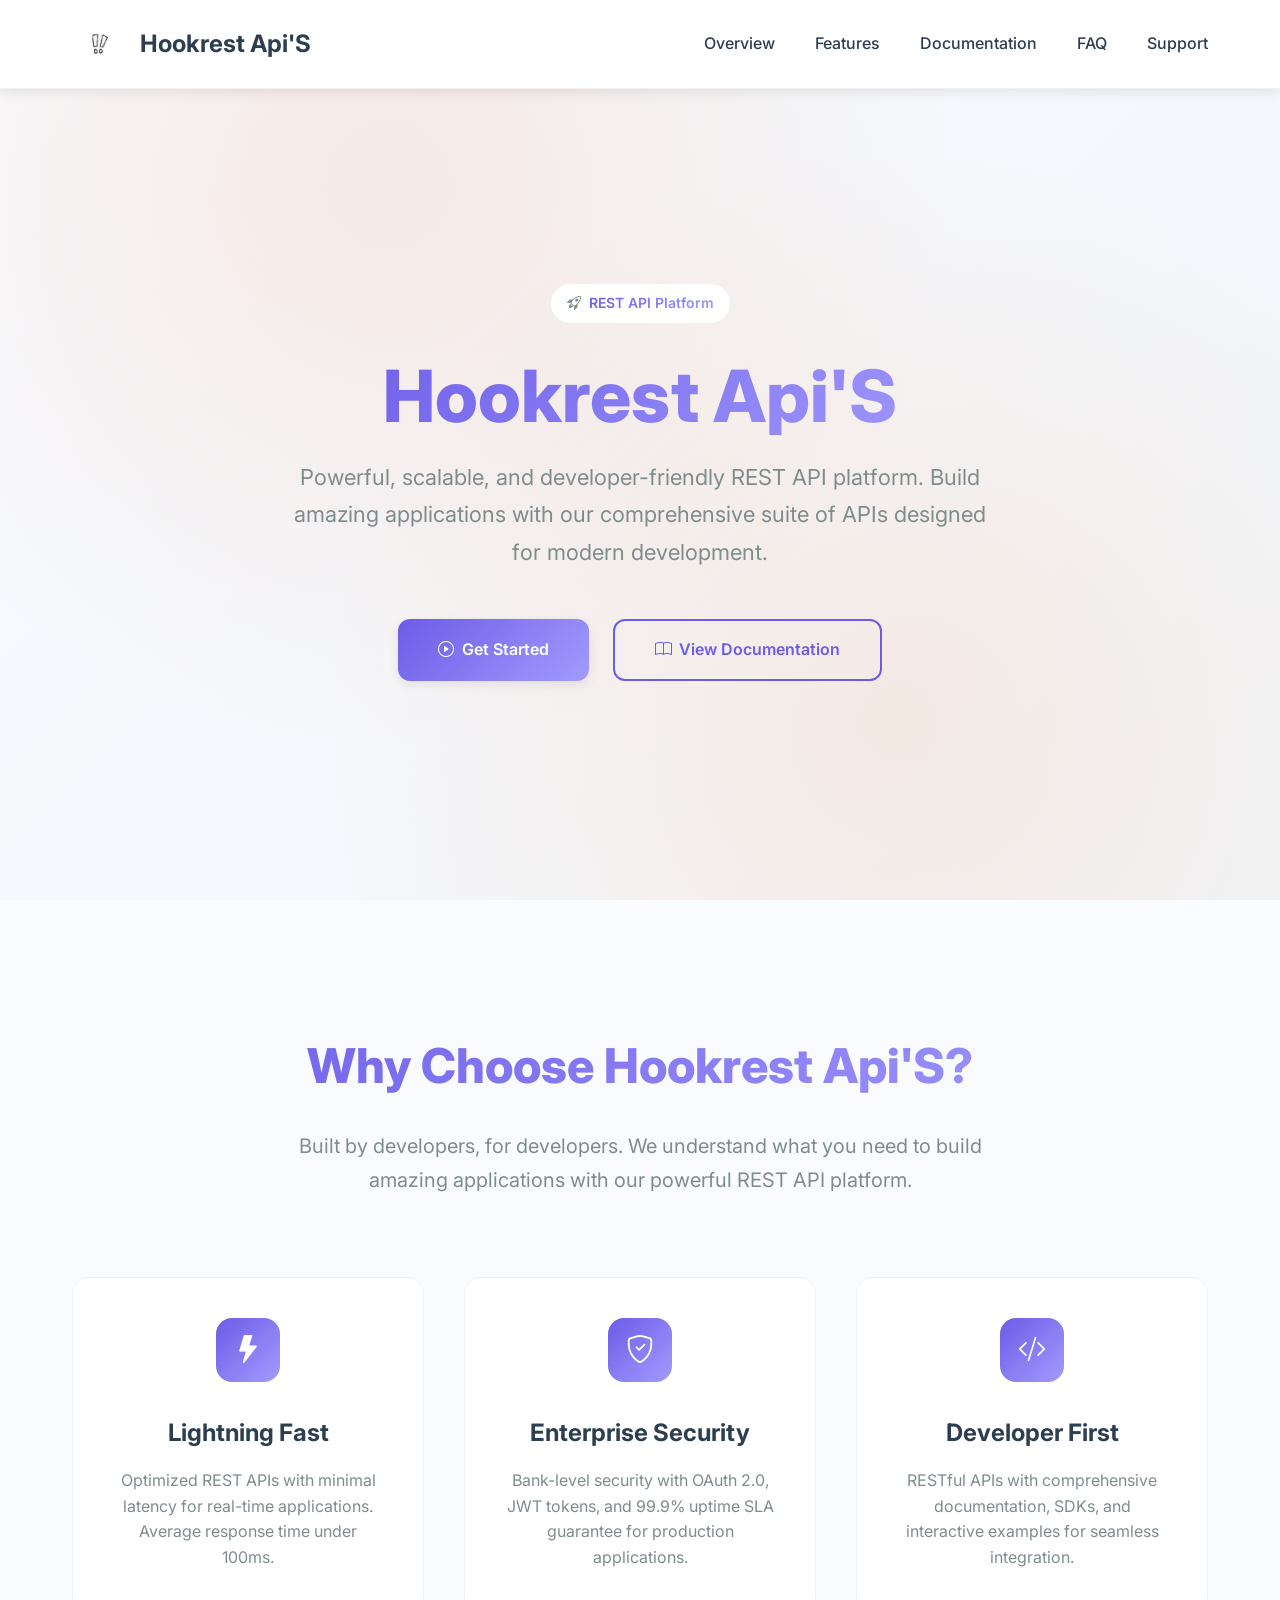
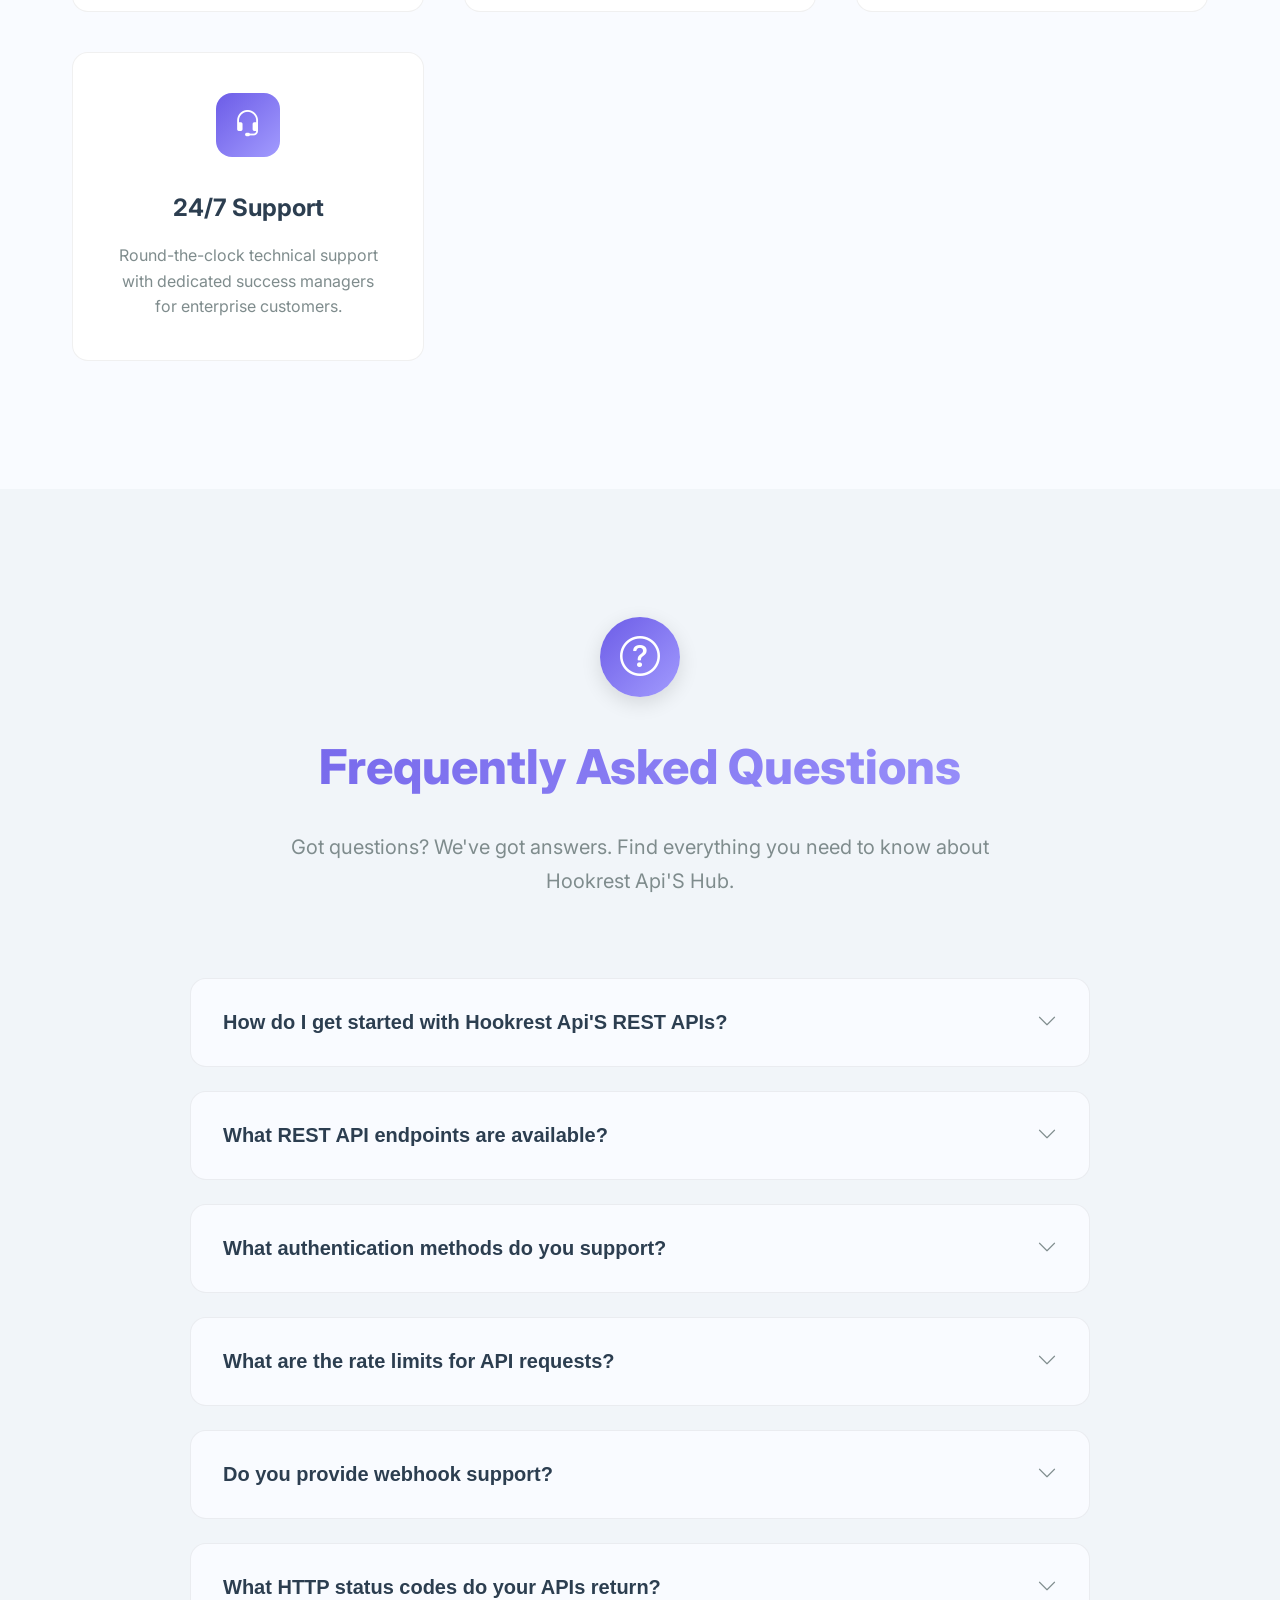
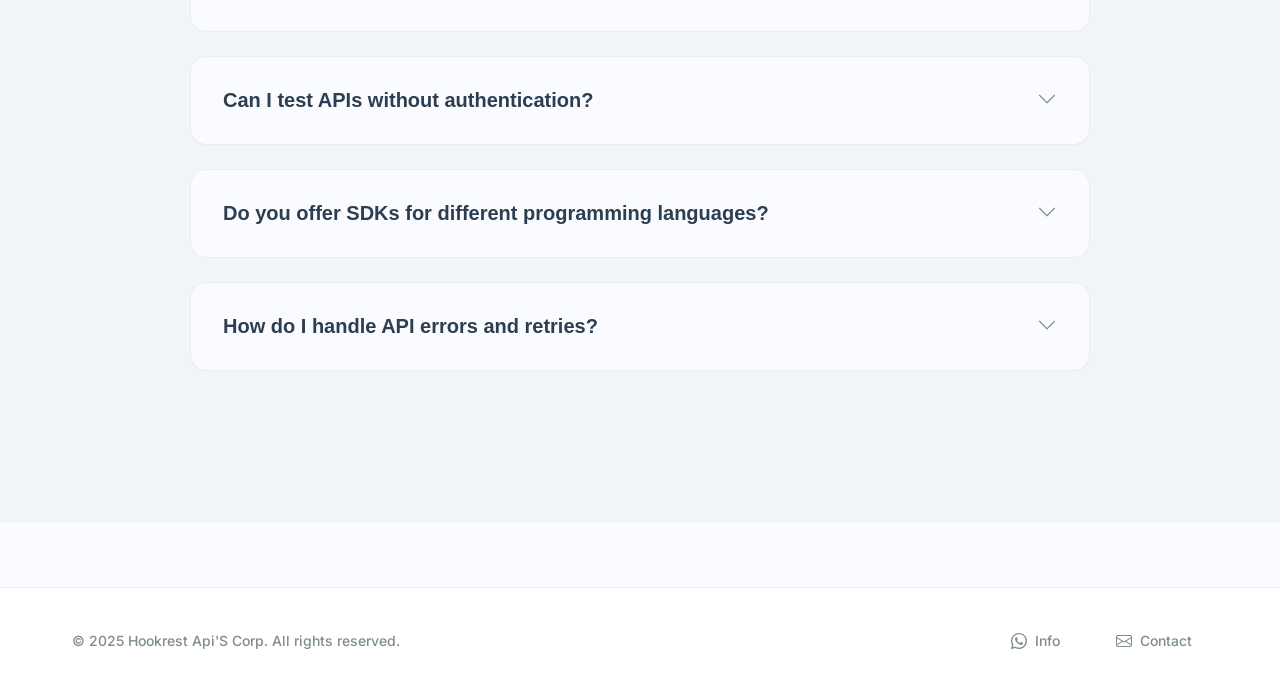
==== commit 1f784df3: "Update index.html" ====
--- a/index.html
+++ b/index.html
@@ -3,7 +3,7 @@
 <head>
     <meta charset="UTF-8">
     <meta name="viewport" content="width=device-width, initial-scale=1.0">
-    <title>Nebula Api'S - REST API Documentation</title>
+    <title>Hookrest Api'S - REST API Documentation</title>
     <link rel="icon" href="/src/images/icon.png" type="image/png">
     <link rel="apple-touch-icon" href="/src/images/icon.png">
     <link rel="shortcut icon" href="/src/images/icon.png">
@@ -1021,9 +1021,9 @@
         <div class="nav-container">
             <a href="/" class="logo">
                 <div class="logo-icon">
-                    <img src="/src/images/icon.webp" alt="Nebula Api'S Logo">
-                </div>
-                Nebula Api'S
+                    <img src="/image/icon.webp" alt="Hookrest Api'S Logo">
+                </div>
+                Hookrest Api'S
             </a>
             <ul class="nav-links">
                 <li><a href="#overview">Overview</a></li>
@@ -1046,7 +1046,7 @@
                     <i class="bi bi-rocket-takeoff"></i>
                     <span class="gradient-text-badge">REST API Platform</span>
                 </div>
-                <h1>Nebula Api'S</h1>
+                <h1>Hookrest Api'S</h1>
                 <p>Powerful, scalable, and developer-friendly REST API platform. Build amazing applications with our comprehensive suite of APIs designed for modern development.</p>
                 <div class="cta-buttons">
                     <a href="#features" class="btn btn-primary">
@@ -1066,7 +1066,7 @@
     <section class="features" id="features">
         <div class="container">
             <div class="section-title fade-in">
-                <h2>Why Choose Nebula Api'S?</h2>
+                <h2>Why Choose Hookrest Api'S?</h2>
                 <p>Built by developers, for developers. We understand what you need to build amazing applications with our powerful REST API platform.</p>
             </div>
             <div class="features-grid">
@@ -1110,12 +1110,12 @@
                     <i class="bi bi-question-circle"></i>
                 </div>
                 <h2>Frequently Asked Questions</h2>
-                <p>Got questions? We've got answers. Find everything you need to know about Nebula Api'S Hub.</p>
+                <p>Got questions? We've got answers. Find everything you need to know about Hookrest Api'S Hub.</p>
             </div>
             <div class="faq-container">
                 <div class="faq-item fade-in">
                     <button class="faq-question" onclick="toggleFaq(this)">
-                        How do I get started with Nebula Api'S REST APIs?
+                        How do I get started with Hookrest Api'S REST APIs?
                         <i class="bi bi-chevron-down faq-chevron"></i>
                     </button>
                     <div class="faq-answer">
@@ -1232,7 +1232,7 @@
     <!-- Footer Section -->
     <footer class="main-footer" role="contentinfo">
         <div class="footer-content">
-            <div class="copyright">&copy; 2025 Nebula Api'S Corp. All rights reserved.</div>
+            <div class="copyright">&copy; 2025 Hookrest Api'S Corp. All rights reserved.</div>
             
             <nav class="footer-links" aria-label="Additional links">
                 <a href="https://whatsapp.com/channel/0029VbB89FX9sBIFviBQ5J15" target="_blank" rel="noopener noreferrer" class="footer-link">
